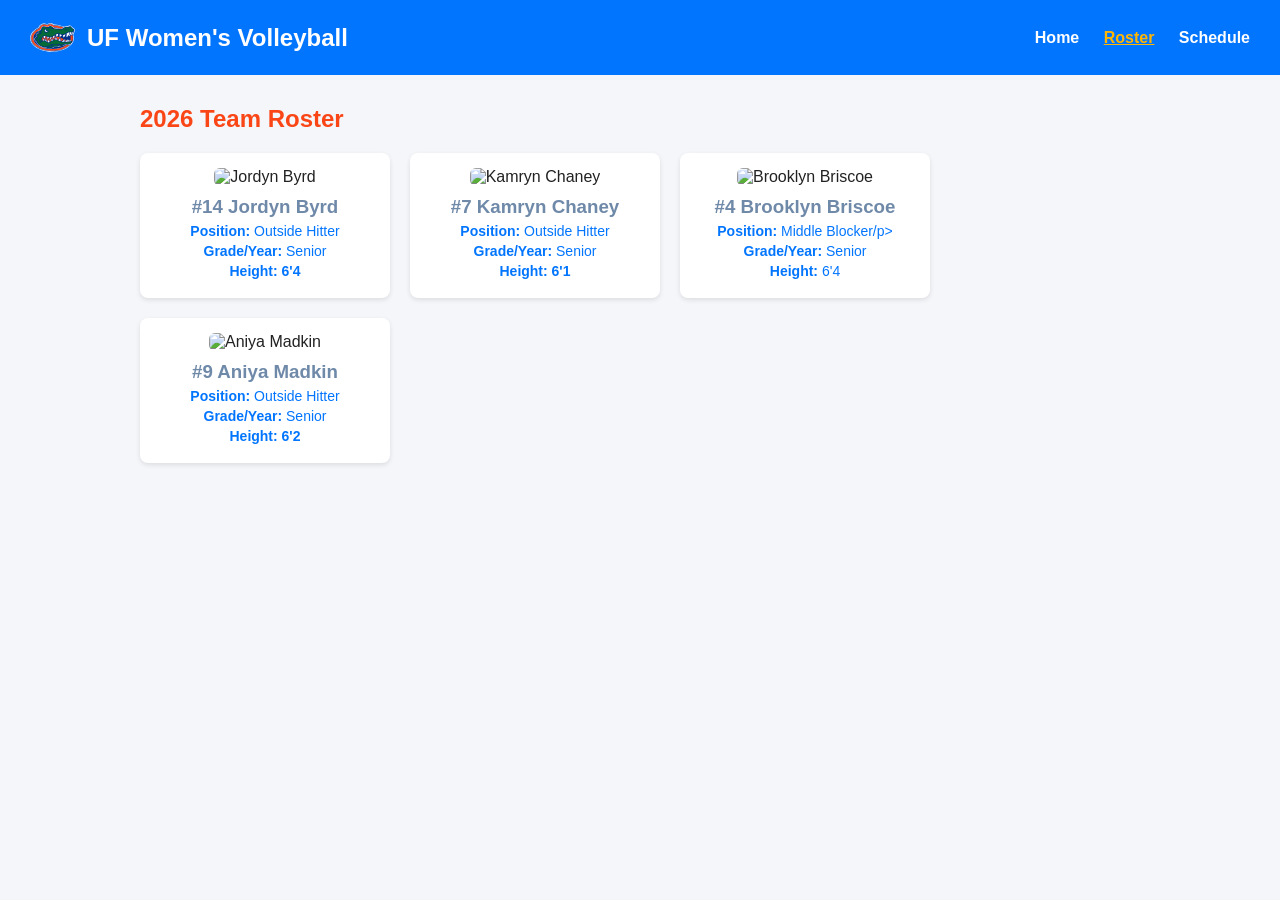
==== roster.html @ 7bfa4cea "Updated header and navigation links to match with the other pages" ====
<!DOCTYPE html>
<html lang="en">
<head>
  <meta charset="UTF-8">
  <meta name="viewport" content="width=device-width, initial-scale=1.0">
  <title>Team Roster | Volleyball</title>
  <link rel="stylesheet" href="style.css">
</head>
<body>

  <header class="header">
    <div class="header__brand">
      <img src="images/gator-logo.svg" alt="Florida Gators logo" class="header__logo">
      <h1 class="header__title">UF Women's Volleyball</h1>
    </div>

    <nav class="nav">
      <a href="index.html" class="nav__link">Home</a>
      <a href="roster.html" class="nav__link nav__link--active active">Roster</a>
      <a href="schedule.html" class="nav__link">Schedule</a>
    </nav>
  </header>

  <main>
    <h2>2026 Team Roster</h2>

    <div class="roster-container">
      <!-- Player 1 -->
      <div class="player-card">
        <img src="images/player1.jpg" alt="Jordyn Byrd">
        <h3>#14 Jordyn Byrd</h3>
        <p><strong>Position:</strong> Outside Hitter</p>
        <p><strong>Grade/Year:</strong> Senior</p>
        <p><strong>Height: 6'4</strong></p>
      </div>

      <!-- Player 2 -->
      <div class="player-card">
        <img src="images/player2.jpg" alt="Kamryn Chaney">
        <h3>#7 Kamryn Chaney</h3>
        <p><strong>Position:</strong> Outside Hitter</p>
        <p><strong>Grade/Year:</strong> Senior</p>
        <p><strong>Height: 6'1</strong></p>
      </div>

      <!-- Player 3 -->
      <div class="player-card">
        <img src="images/player3.jpg" alt="Brooklyn Briscoe">
        <h3>#4 Brooklyn Briscoe </h3>
        <p><strong>Position:</strong> Middle Blocker/p>
        <p><strong>Grade/Year:</strong> Senior</p>
        <p><strong>Height:</strong> 6'4</p>
      </div>

      <!-- Player 4 -->
      <div class="player-card">
        <img src="images/player2.jpg" alt="Aniya Madkin">
        <h3>#9 Aniya Madkin</h3>
        <p><strong>Position:</strong> Outside Hitter</p>
        <p><strong>Grade/Year:</strong> Senior</p>
        <p><strong>Height: 6'2</strong></p>
      </div>
    </div>
  </main>

</body>
</html>
---- style.css ----
/* Basic Page Setup */
body {
  font-family: Arial, sans-serif;
  margin: 0;
  background-color: #f4f6f9;
  color: #222222;
}

/* Header & Top-Right Navigation (Flexbox) */
header {
  background-color: #0275ff; /* Blue from UF's website */
  color: white;
  padding: 15px 30px;
  display: flex;
  justify-content: space-between; /* Pushes title left, nav right */
  align-items: center;
}

header h1 {
  margin: 0;
  font-size: 24px;
}

nav a {
  color: white;
  text-decoration: none;
  margin-left: 20px;
  font-weight: bold;
}

nav a:hover,
nav a.active {
  color: #ffb703; /* not sure what color to highlight when we hover over the tabs */
  text-decoration: underline;
}

/* Main Content Area */
main {
  max-width: 1000px;
  margin: 30px auto;
  padding: 0 20px;
}

/* Player Roster Grid (Flexbox) */
.roster-container {
  display: flex;
  flex-wrap: wrap; /* Drops cards to the next line if screen is narrow */
  gap: 20px;
}

.player-card {
  background-color: white;
  border-radius: 8px;
  padding: 15px;
  width: 220px;
  text-align: center;
  box-shadow: 0 2px 5px rgba(0, 0, 0, 0.1);
}

.player-card img {
  width: 100%;
  height: 220px;
  object-fit: cover; /* Crops photos cleanly without stretching */
  border-radius: 6px;
}

.player-card h3 {
  margin: 10px 0 5px;
  color: #6f89a9;
}

.player-card p {
  margin: 4px 0;
  color: #0275ff;
  font-size: 14px;
}

/* Schedule Table */
.schedule {
  width: 100%;
  border-collapse: collapse;
  background-color: white;
  box-shadow: 0 2px 5px rgba(0, 0, 0, 0.1);
  border-radius: 8px;
  overflow: hidden;
  animation: slideIn 0.6s ease-out;
}

@keyframes slideIn {
  from {
    opacity: 0;
    transform: translateX(-20px);
  }
  to {
    opacity: 1;
    transform: translateX(0);
  }
}

.schedule__heading,
.schedule__cell {
  padding: 12px 15px;
  text-align: left;
  border-bottom: 1px solid #dddddd;
}

.schedule__heading {
  background-color: #0275ff;
  color: white;
}

.schedule__row {
  transition: background-color 0.3s ease;
}

.schedule__row:hover {
  background-color: #f1f5f9;
}

.schedule__cell--win {
  color: #2e7d32;
  font-weight: bold;
}

@media screen and (max-width: 600px) {
  .schedule__heading,
  .schedule__cell {
    padding: 8px;
    font-size: 14px;
  }
  
  .schedule {
    display: block;
    overflow-x: auto;
  }
}

/* !! orange color from UF's website not sure where to put this yet !!*/ 
h2 {
    color: #fa4616
}


/* Homepage Styles */

/* Hero Section */
.hero {
  background-color: #0275ff;
  color: white;
  text-align: center;
  padding: 80px 30px;
  border-radius: 8px;
}

.hero__title {
  color: white;
  font-size: 42px;
  margin: 0 0 20px;
  animation: fadeIn 1s ease-in;
}

.hero__description {
  font-size: 18px;
  line-height: 1.6;
  margin-bottom: 30px;
}

.hero__button {
  display: inline-block;
  background-color: #fa4616;
  color: white;
  padding: 12px 25px;
  border-radius: 6px;
  text-decoration: none;
  font-weight: bold;
  transition: background-color 0.3s ease;
}

.hero__button:hover {
  background-color: #c9340e;
}

/* About Section */
.about {
  background-color: white;
  padding: 30px;
  margin: 30px 0;
  border-radius: 8px;
  box-shadow: 0 2px 5px rgba(0, 0, 0, 0.1);
}

.about__description {
  line-height: 1.8;
}

/* Explore Section */
.explore {
  margin: 30px 0;
}

.explore__container {
  display: flex;
  gap: 20px;
}

.explore__card {
  flex: 1;
  background-color: white;
  padding: 25px;
  border-radius: 8px;
  box-shadow: 0 2px 5px rgba(0, 0, 0, 0.1);
  transition: transform 0.3s ease;
}

.explore__card:hover {
  transform: translateY(-5px);
}

.explore__card-title {
  color: #0275ff;
}

.explore__card-description {
  line-height: 1.6;
}

.explore__link {
  display: inline-block;
  color: #0275ff;
  font-weight: bold;
  text-decoration: none;
  transition: color 0.3s ease;
}

.explore__link:hover {
  color: #fa4616;
}

/* Footer */
.footer {
  background-color: #0275ff;
  color: white;
  text-align: center;
  padding: 20px;
}

.footer__text {
  margin: 0;
}

/* Homepage Animation */
@keyframes fadeIn {
  from {
    opacity: 0;
    transform: translateY(15px);
  }

  to {
    opacity: 1;
    transform: translateY(0);
  }
}

/* Tablet Responsive Styles */
@media (max-width: 768px) {
  .header {
    flex-direction: column;
    gap: 15px;
    text-align: center;
  }

  .nav {
    display: flex;
    justify-content: center;
    flex-wrap: wrap;
    gap: 20px;
  }

  .nav__link {
    margin-left: 0;
  }

  .hero__title {
    font-size: 32px;
  }

  .hero {
    padding: 60px 20px;
  }
}

/* Mobile Responsive Styles */
@media (max-width: 480px) {
  .explore__container {
    flex-direction: column;
  }

  .hero__title {
    font-size: 28px;
  }

  .hero__description {
    font-size: 16px;
  }

  .about {
    padding: 20px;
  }
}

/* Accessibility: Reduced Motion */
@media (prefers-reduced-motion: reduce) {
  .hero__title {
    animation: none;
  }

  .hero__button,
  .explore__card,
  .explore__link {
    transition: none;
  }
}
/* Homepage Hero Image */
.hero {
  padding: 25px 0 40px;
  overflow: hidden;
}

.hero__image {
  display: block;
  width: 90%;
  max-width: 750px;
  height: auto;
  margin: 0 auto 30px;
  border-radius: 8px;
}

.hero__title {
  padding: 0 20px;
}

.hero__description {
  padding: 0 20px;
}

/* Hero Photo and Credit */
.hero__figure {
  width: 90%;
  max-width: 750px;
  margin: 0 auto 30px;
}

.hero__image {
  display: block;
  width: 100%;
  height: auto;
  margin: 0;
  border-radius: 8px 8px 0 0;
}

.hero__caption {
  background-color: #002147;
  color: white;
  font-size: 12px;
  text-align: right;
  padding: 10px 15px;
  border-radius: 0 0 8px 8px;
}
/* Header Logo Alignment */
.header {
    display: flex;
    justify-content: space-between;
    align-items: center;
}

.header__brand {
    display: flex;
    align-items: center;
    gap: 12px;
}

.header__logo {
    width: 45px;
    height: 45px;
    object-fit: contain;
    flex-shrink: 0;
}

.header__title {
    font-size: 24px;
    margin: 0;
}
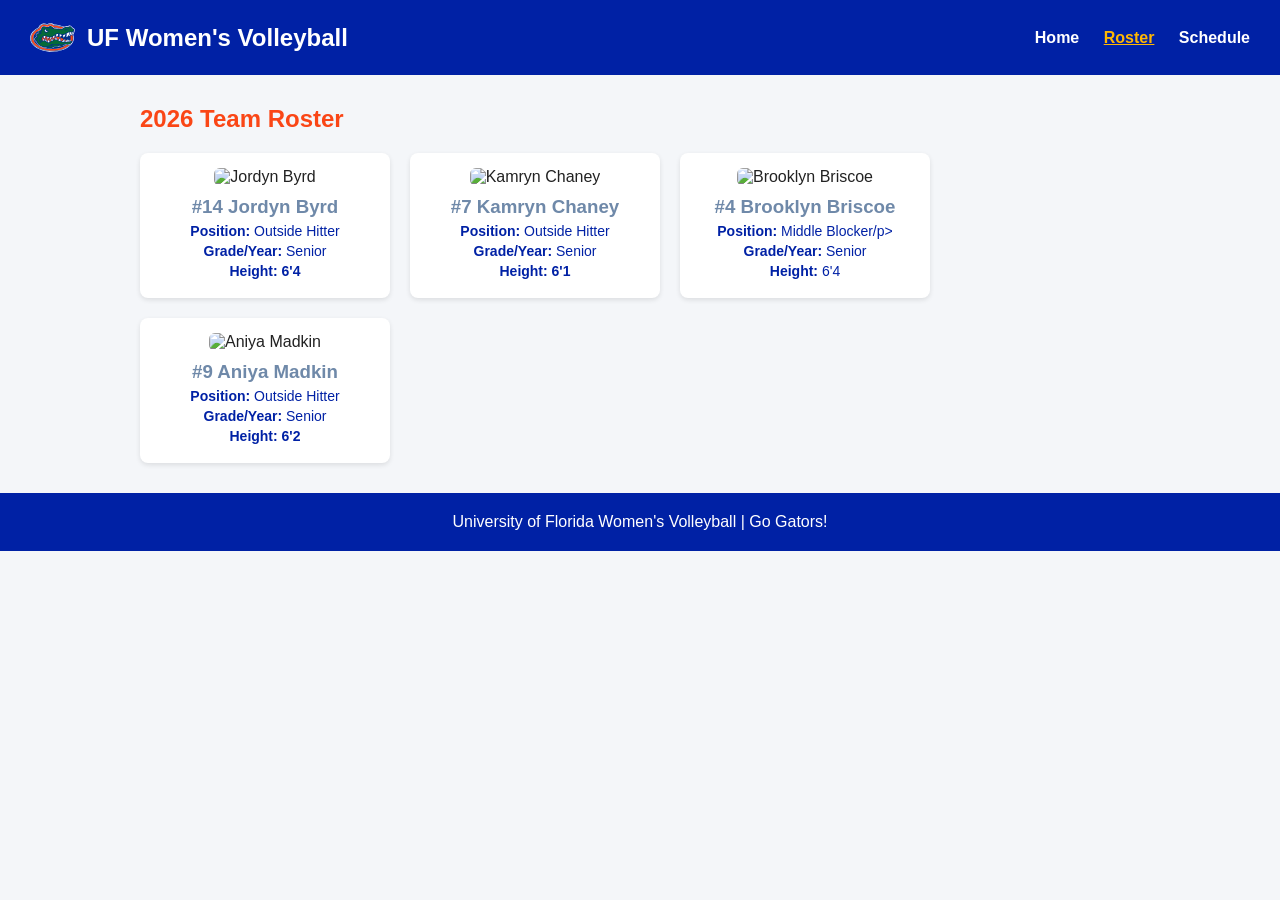
==== commit f4e40076: "Added a footer so all pages are the same" ====
--- a/roster.html
+++ b/roster.html
@@ -63,5 +63,12 @@
     </div>
   </main>
 
+
+  <footer class="footer">
+        <p class="footer__text">
+            University of Florida Women's Volleyball | Go Gators!
+        </p>
+    </footer>
+    
 </body>
 </html>
--- a/style.css
+++ b/style.css
@@ -8,7 +8,7 @@
 
 /* Header & Top-Right Navigation (Flexbox) */
 header {
-  background-color: #0275ff; /* Blue from UF's website */
+  background-color: #0021a5; /* Blue from UF's website */
   color: white;
   padding: 15px 30px;
   display: flex;
@@ -71,7 +71,7 @@
 
 .player-card p {
   margin: 4px 0;
-  color: #0275ff;
+  color: #0021a5;
   font-size: 14px;
 }
 
@@ -81,20 +81,6 @@
   border-collapse: collapse;
   background-color: white;
   box-shadow: 0 2px 5px rgba(0, 0, 0, 0.1);
-  border-radius: 8px;
-  overflow: hidden;
-  animation: slideIn 0.6s ease-out;
-}
-
-@keyframes slideIn {
-  from {
-    opacity: 0;
-    transform: translateX(-20px);
-  }
-  to {
-    opacity: 1;
-    transform: translateX(0);
-  }
 }
 
 .schedule__heading,
@@ -105,7 +91,7 @@
 }
 
 .schedule__heading {
-  background-color: #0275ff;
+  background-color: #6f89a9;
   color: white;
 }
 
@@ -115,11 +101,6 @@
 
 .schedule__row:hover {
   background-color: #f1f5f9;
-}
-
-.schedule__cell--win {
-  color: #2e7d32;
-  font-weight: bold;
 }
 
 @media screen and (max-width: 600px) {
@@ -128,11 +109,6 @@
     padding: 8px;
     font-size: 14px;
   }
-  
-  .schedule {
-    display: block;
-    overflow-x: auto;
-  }
 }
 
 /* !! orange color from UF's website not sure where to put this yet !!*/ 
@@ -145,7 +121,7 @@
 
 /* Hero Section */
 .hero {
-  background-color: #0275ff;
+  background-color: #0021a5;
   color: white;
   text-align: center;
   padding: 80px 30px;
@@ -182,16 +158,21 @@
 
 /* About Section */
 .about {
+  margin: 30px 0;
+}
+
+.about__card {
   background-color: white;
   padding: 30px;
-  margin: 30px 0;
   border-radius: 8px;
   box-shadow: 0 2px 5px rgba(0, 0, 0, 0.1);
 }
 
 .about__description {
   line-height: 1.8;
-}
+  margin: 0;
+}
+
 
 /* Explore Section */
 .explore {
@@ -217,7 +198,7 @@
 }
 
 .explore__card-title {
-  color: #0275ff;
+  color: #0021a5;
 }
 
 .explore__card-description {
@@ -226,7 +207,7 @@
 
 .explore__link {
   display: inline-block;
-  color: #0275ff;
+  color: #0021a5;
   font-weight: bold;
   text-decoration: none;
   transition: color 0.3s ease;
@@ -238,7 +219,7 @@
 
 /* Footer */
 .footer {
-  background-color: #0275ff;
+  background-color: #0021a5;
   color: white;
   text-align: center;
   padding: 20px;
@@ -288,7 +269,7 @@
     padding: 60px 20px;
   }
 }
-
+ 
 /* Mobile Responsive Styles */
 @media (max-width: 480px) {
   .explore__container {
@@ -304,9 +285,19 @@
   }
 
   .about {
+    padding: 0;
+  }
+
+  .about__card {
     padding: 20px;
   }
-}
+
+  .about__description {
+    font-size: 15px;
+    line-height: 1.6;
+  }
+}
+
 
 /* Accessibility: Reduced Motion */
 @media (prefers-reduced-motion: reduce) {
@@ -389,4 +380,55 @@
 .header__title {
     font-size: 24px;
     margin: 0;
-}+}
+
+
+/* Volleyball Stats Section */
+.stats {
+  margin: 30px 0;
+}
+
+.stats__container {
+  display: flex;
+  gap: 15px;
+}
+
+.stats__card {
+  flex: 1;
+  background-color: #0021a5;
+  padding: 25px 15px;
+  text-align: center;
+  border-radius: 8px;
+  box-shadow: 0 2px 5px rgba(0, 0, 0, 0.1);
+}
+
+.stats__number {
+  color: white;
+  font-size: 32px;
+  margin: 0 0 10px;
+}
+
+.stats__label {
+  color: white;
+  font-size: 14px;
+  margin: 0;
+}
+
+/* Mobile Stats Layout */
+@media (max-width: 480px) {
+  .stats__container {
+    gap: 8px;
+  }
+
+  .stats__card {
+    padding: 15px 5px;
+  }
+
+  .stats__number {
+    font-size: 24px;
+  }
+
+  .stats__label {
+    font-size: 12px;
+  }
+}
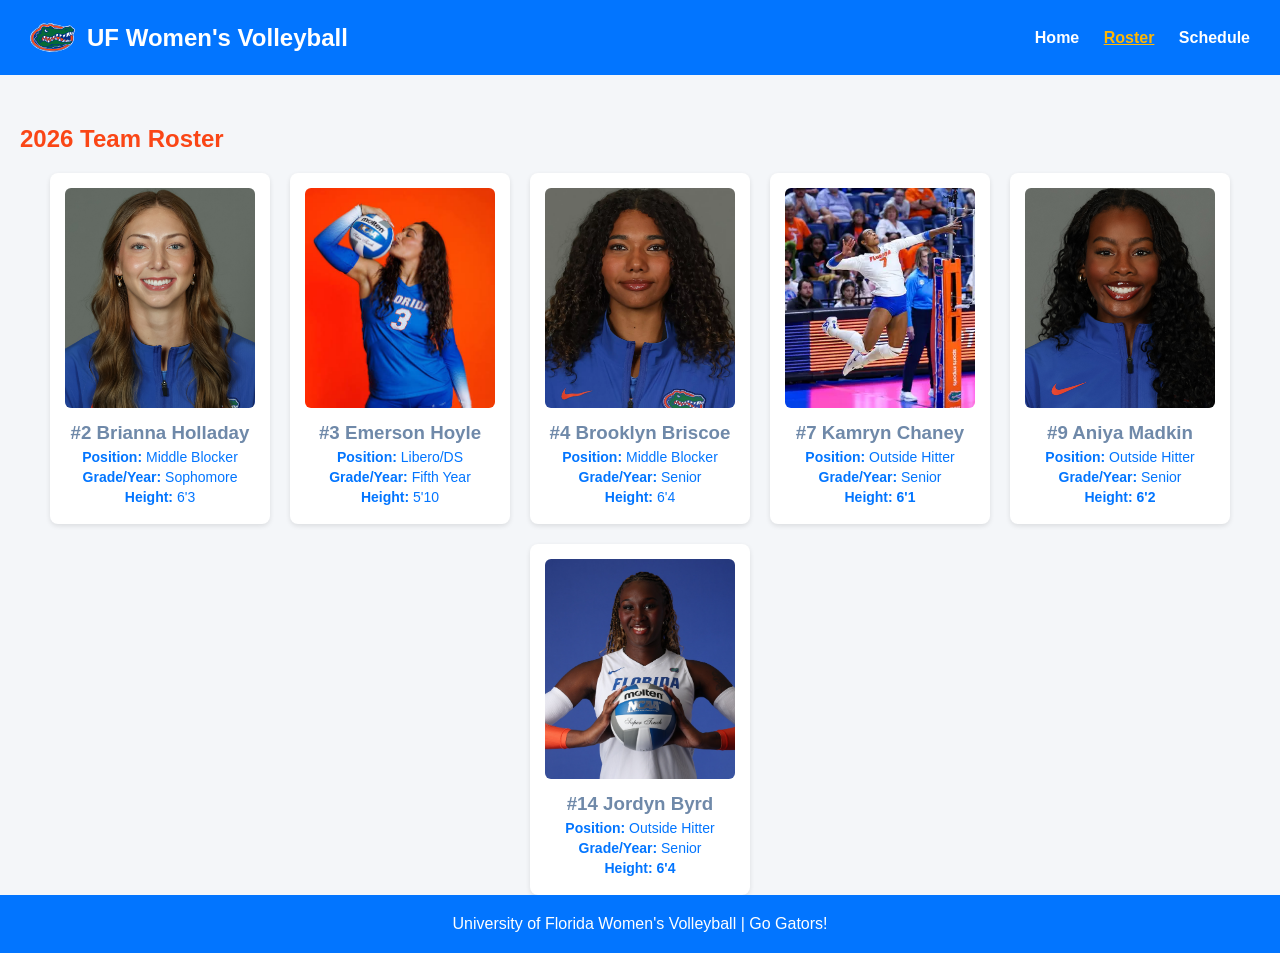
==== commit 82dd0020: "Add roster player cards, images, and layout updates" ====
--- a/roster.html
+++ b/roster.html
@@ -1,12 +1,14 @@
 <!DOCTYPE html>
 <html lang="en">
+
 <head>
   <meta charset="UTF-8">
   <meta name="viewport" content="width=device-width, initial-scale=1.0">
   <title>Team Roster | Volleyball</title>
   <link rel="stylesheet" href="style.css">
 </head>
-<body>
+
+<body class="roster-page">
 
   <header class="header">
     <div class="header__brand">
@@ -23,52 +25,70 @@
 
   <main>
     <h2>2026 Team Roster</h2>
+    <div class="roster-container">
 
-    <div class="roster-container">
-      <!-- Player 1 -->
+      <!-- Player 2 -->
       <div class="player-card">
-        <img src="images/player1.jpg" alt="Jordyn Byrd">
+        <img class="player-card__image" src="images/players/bholladay.jpg" alt="Brianna Holladay">
+        <h3>#2 Brianna Holladay</h3>
+        <p><strong>Position:</strong> Middle Blocker</p>
+        <p><strong>Grade/Year:</strong> Sophomore</p>
+        <p><strong>Height:</strong> 6'3</p>
+      </div>  
+
+      <!-- Player 3 -->
+      <div class="player-card">
+        <img class="player-card__image" src="images/players/ehoyle.jpeg" alt="Emerson Hoyle">
+        <h3>#3 Emerson Hoyle</h3>
+        <p><strong>Position:</strong> Libero/DS</p>
+        <p><strong>Grade/Year:</strong> Fifth Year</p>
+        <p><strong>Height:</strong> 5'10</p> 
+      </div>
+
+      <!-- Player 4 -->
+      <div class="player-card">
+        <img class="player-card__image" src="images/players/bbriscoe.jpg.webp" alt="Brooklyn Briscoe">
+        <h3>#4 Brooklyn Briscoe </h3>
+        <p><strong>Position:</strong> Middle Blocker</p>
+        <p><strong>Grade/Year:</strong> Senior</p>
+        <p><strong>Height:</strong> 6'4</p>
+      </div>
+
+      <!-- Player 7 -->
+      <div class="player-card">
+        <img class="player-card__image" src="images/players/kchaney.webp" alt="Kamryn Chaney">
+        <h3>#7 Kamryn Chaney</h3>
+        <p><strong>Position:</strong> Outside Hitter</p>
+        <p><strong>Grade/Year:</strong> Senior</p>
+        <p><strong>Height: 6'1</strong></p>
+      </div>
+
+      <!-- Player 9-->
+      <div class="player-card">
+        <img class="player-card__image" src="images/players/amadkin.jpg" alt="Aniya Madkin">
+        <h3>#9 Aniya Madkin</h3>
+        <p><strong>Position:</strong> Outside Hitter</p>
+        <p><strong>Grade/Year:</strong> Senior</p>
+        <p><strong>Height: 6'2</strong></p>
+      </div>
+
+      <!-- Player 14 -->
+      <div class="player-card">
+        <img class="player-card__image" src="images/players/jbyrd.jpg" alt="Jordyn Byrd posing">
         <h3>#14 Jordyn Byrd</h3>
         <p><strong>Position:</strong> Outside Hitter</p>
         <p><strong>Grade/Year:</strong> Senior</p>
         <p><strong>Height: 6'4</strong></p>
       </div>
 
-      <!-- Player 2 -->
-      <div class="player-card">
-        <img src="images/player2.jpg" alt="Kamryn Chaney">
-        <h3>#7 Kamryn Chaney</h3>
-        <p><strong>Position:</strong> Outside Hitter</p>
-        <p><strong>Grade/Year:</strong> Senior</p>
-        <p><strong>Height: 6'1</strong></p>
-      </div>
-
-      <!-- Player 3 -->
-      <div class="player-card">
-        <img src="images/player3.jpg" alt="Brooklyn Briscoe">
-        <h3>#4 Brooklyn Briscoe </h3>
-        <p><strong>Position:</strong> Middle Blocker/p>
-        <p><strong>Grade/Year:</strong> Senior</p>
-        <p><strong>Height:</strong> 6'4</p>
-      </div>
-
-      <!-- Player 4 -->
-      <div class="player-card">
-        <img src="images/player2.jpg" alt="Aniya Madkin">
-        <h3>#9 Aniya Madkin</h3>
-        <p><strong>Position:</strong> Outside Hitter</p>
-        <p><strong>Grade/Year:</strong> Senior</p>
-        <p><strong>Height: 6'2</strong></p>
-      </div>
     </div>
   </main>
-
 
   <footer class="footer">
         <p class="footer__text">
             University of Florida Women's Volleyball | Go Gators!
         </p>
-    </footer>
-    
+  </footer>
+
 </body>
 </html>
--- a/style.css
+++ b/style.css
@@ -1,3 +1,8 @@
+/* !! orange color from UF's web not sure where to put yet DELETE BEFORE SUBMISSION */ 
+h2 {
+    color: #fa4616
+}
+
 /* Basic Page Setup */
 body {
   font-family: Arial, sans-serif;
@@ -8,7 +13,7 @@
 
 /* Header & Top-Right Navigation (Flexbox) */
 header {
-  background-color: #0021a5; /* Blue from UF's website */
+  background-color: #0275ff; /* Blue from UF's website */
   color: white;
   padding: 15px 30px;
   display: flex;
@@ -45,6 +50,7 @@
 .roster-container {
   display: flex;
   flex-wrap: wrap; /* Drops cards to the next line if screen is narrow */
+  justify-content: center; /* Centers the cards horizontally */
   gap: 20px;
 }
 
@@ -53,6 +59,7 @@
   border-radius: 8px;
   padding: 15px;
   width: 220px;
+  box-sizing: border-box;
   text-align: center;
   box-shadow: 0 2px 5px rgba(0, 0, 0, 0.1);
 }
@@ -71,7 +78,7 @@
 
 .player-card p {
   margin: 4px 0;
-  color: #0021a5;
+  color: #0275ff;
   font-size: 14px;
 }
 
@@ -111,17 +118,11 @@
   }
 }
 
-/* !! orange color from UF's website not sure where to put this yet !!*/ 
-h2 {
-    color: #fa4616
-}
-
-
 /* Homepage Styles */
 
 /* Hero Section */
 .hero {
-  background-color: #0021a5;
+  background-color: #0275ff;
   color: white;
   text-align: center;
   padding: 80px 30px;
@@ -158,21 +159,16 @@
 
 /* About Section */
 .about {
-  margin: 30px 0;
-}
-
-.about__card {
   background-color: white;
   padding: 30px;
+  margin: 30px 0;
   border-radius: 8px;
   box-shadow: 0 2px 5px rgba(0, 0, 0, 0.1);
 }
 
 .about__description {
   line-height: 1.8;
-  margin: 0;
-}
-
+}
 
 /* Explore Section */
 .explore {
@@ -198,7 +194,7 @@
 }
 
 .explore__card-title {
-  color: #0021a5;
+  color: #0275ff;
 }
 
 .explore__card-description {
@@ -207,7 +203,7 @@
 
 .explore__link {
   display: inline-block;
-  color: #0021a5;
+  color: #0275ff;
   font-weight: bold;
   text-decoration: none;
   transition: color 0.3s ease;
@@ -219,7 +215,7 @@
 
 /* Footer */
 .footer {
-  background-color: #0021a5;
+  background-color: #0275ff;
   color: white;
   text-align: center;
   padding: 20px;
@@ -269,7 +265,7 @@
     padding: 60px 20px;
   }
 }
- 
+
 /* Mobile Responsive Styles */
 @media (max-width: 480px) {
   .explore__container {
@@ -285,19 +281,9 @@
   }
 
   .about {
-    padding: 0;
-  }
-
-  .about__card {
     padding: 20px;
   }
-
-  .about__description {
-    font-size: 15px;
-    line-height: 1.6;
-  }
-}
-
+}
 
 /* Accessibility: Reduced Motion */
 @media (prefers-reduced-motion: reduce) {
@@ -382,53 +368,21 @@
     margin: 0;
 }
 
-
-/* Volleyball Stats Section */
-.stats {
-  margin: 30px 0;
-}
-
-.stats__container {
+/* Roster Page Layout */
+.roster-page {
+  min-height: 100vh;
   display: flex;
-  gap: 15px;
-}
-
-.stats__card {
+  flex-direction: column;
+}
+
+.roster-page main {
   flex: 1;
-  background-color: #0021a5;
-  padding: 25px 15px;
-  text-align: center;
-  border-radius: 8px;
-  box-shadow: 0 2px 5px rgba(0, 0, 0, 0.1);
-}
-
-.stats__number {
-  color: white;
-  font-size: 32px;
-  margin: 0 0 10px;
-}
-
-.stats__label {
-  color: white;
-  font-size: 14px;
-  margin: 0;
-}
-
-/* Mobile Stats Layout */
-@media (max-width: 480px) {
-  .stats__container {
-    gap: 8px;
-  }
-
-  .stats__card {
-    padding: 15px 5px;
-  }
-
-  .stats__number {
-    font-size: 24px;
-  }
-
-  .stats__label {
-    font-size: 12px;
-  }
-}
+  width: 100%;
+  box-sizing: border-box;
+  margin: 30px auto 0;
+}
+
+/* Roster Page Width */
+.roster-page main {
+  max-width: 1400px;
+}
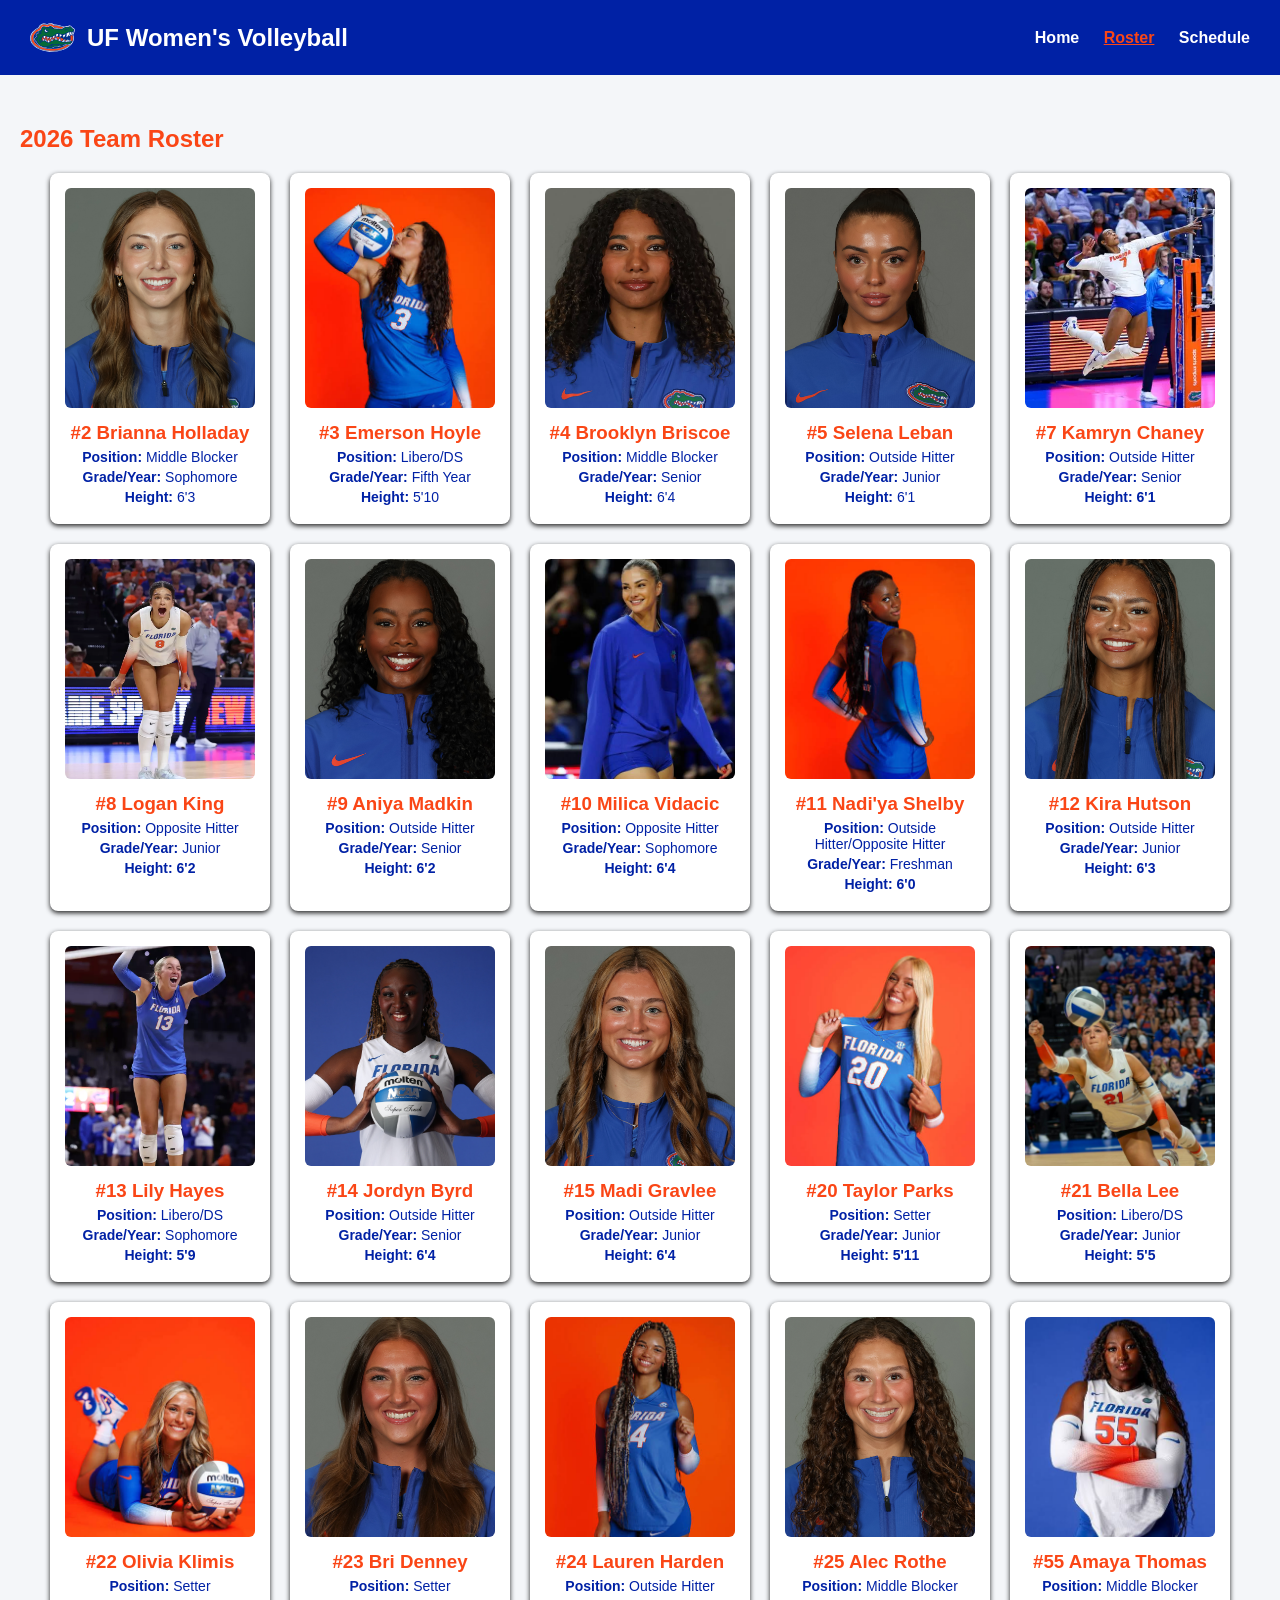
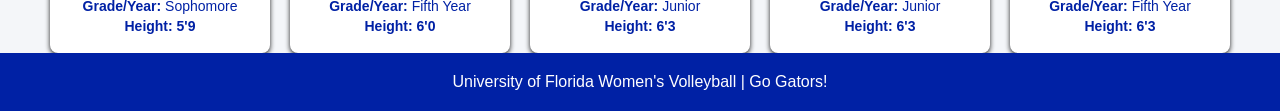
==== commit 1370c746: "Updated roster page" ====
--- a/roster.html
+++ b/roster.html
@@ -54,6 +54,15 @@
         <p><strong>Height:</strong> 6'4</p>
       </div>
 
+      <!-- Player 5 -->
+      <div class="player-card">
+        <img class="player-card__image" src="images/players/sleban.jpg" alt="Selena Leban">
+        <h3>#5 Selena Leban</h3>
+        <p><strong>Position:</strong> Outside Hitter</p>
+        <p><strong>Grade/Year:</strong> Junior</p>
+        <p><strong>Height:</strong> 6'1</p>
+      </div>
+
       <!-- Player 7 -->
       <div class="player-card">
         <img class="player-card__image" src="images/players/kchaney.webp" alt="Kamryn Chaney">
@@ -63,6 +72,15 @@
         <p><strong>Height: 6'1</strong></p>
       </div>
 
+      <!-- Player 8 -->
+      <div class="player-card">
+        <img class="player-card__image" src="images/players/lking.webp" alt="Logan King">
+        <h3>#8 Logan King</h3>
+        <p><strong>Position:</strong> Opposite Hitter</p>
+        <p><strong>Grade/Year:</strong> Junior</p>
+        <p><strong>Height: 6'2</strong></p>
+      </div>
+
       <!-- Player 9-->
       <div class="player-card">
         <img class="player-card__image" src="images/players/amadkin.jpg" alt="Aniya Madkin">
@@ -72,6 +90,42 @@
         <p><strong>Height: 6'2</strong></p>
       </div>
 
+      <!-- Player 10 -->
+      <div class="player-card">
+        <img class="player-card__image" src="images/players/mvidacic.jpeg" alt="Milica Vidacic">
+        <h3>#10 Milica Vidacic</h3>
+        <p><strong>Position:</strong> Opposite Hitter</p>
+        <p><strong>Grade/Year:</strong> Sophomore</p>
+        <p><strong>Height: 6'4</strong></p>
+      </div>
+
+      <!-- Player 11 -->
+      <div class="player-card">
+        <img class="player-card__image" src="images/players/nshelby.jpeg" alt="Nadi'ya Shelby">
+        <h3>#11 Nadi'ya Shelby</h3>
+        <p><strong>Position:</strong> Outside Hitter/Opposite Hitter</p>
+        <p><strong>Grade/Year:</strong> Freshman</p>
+        <p><strong>Height: 6'0</strong></p>
+      </div>
+
+      <!-- Player 12 -->
+      <div class="player-card">
+        <img class="player-card__image" src="images/players/khutson.jpg" alt="Kira Hutson">
+        <h3>#12 Kira Hutson</h3>
+        <p><strong>Position:</strong> Outside Hitter</p>
+        <p><strong>Grade/Year:</strong> Junior</p>
+        <p><strong>Height: 6'3</strong></p>
+      </div>
+
+      <!-- Player 13 -->
+      <div class="player-card">
+        <img class="player-card__image" src="images/players/lhayes.webp" alt="Lily Hayes">
+        <h3>#13 Lily Hayes</h3>
+        <p><strong>Position:</strong> Libero/DS</p>
+        <p><strong>Grade/Year:</strong> Sophomore</p>
+        <p><strong>Height: 5'9</strong></p>
+      </div>
+
       <!-- Player 14 -->
       <div class="player-card">
         <img class="player-card__image" src="images/players/jbyrd.jpg" alt="Jordyn Byrd posing">
@@ -79,6 +133,78 @@
         <p><strong>Position:</strong> Outside Hitter</p>
         <p><strong>Grade/Year:</strong> Senior</p>
         <p><strong>Height: 6'4</strong></p>
+      </div>
+
+      <!-- Player 15 -->
+      <div class="player-card">
+        <img class="player-card__image" src="images/players/mgravlee.jpg" alt="Madi Gravlee">
+        <h3>#15 Madi Gravlee</h3>
+        <p><strong>Position:</strong> Outside Hitter</p>
+        <p><strong>Grade/Year:</strong> Junior</p>
+        <p><strong>Height: 6'4</strong></p>
+      </div>
+
+      <!-- Player 20 -->
+      <div class="player-card">
+        <img class="player-card__image" src="images/players/tparks.jpeg" alt="Taylor Parks">
+        <h3>#20 Taylor Parks</h3>
+        <p><strong>Position:</strong> Setter</p>
+        <p><strong>Grade/Year:</strong> Junior</p>
+        <p><strong>Height: 5'11</strong></p>
+      </div>
+
+      <!-- Player 21 -->
+      <div class="player-card">
+        <img class="player-card__image" src="images/players/blee.jpg" alt="Bella Lee">
+        <h3>#21 Bella Lee</h3>
+        <p><strong>Position:</strong> Libero/DS</p>
+        <p><strong>Grade/Year:</strong> Junior</p>
+        <p><strong>Height: 5'5</strong></p>
+      </div>
+
+      <!-- Player 22 -->
+      <div class="player-card">
+        <img class="player-card__image" src="images/players/oklimis.jpeg" alt="Olivia Klimis">
+        <h3>#22 Olivia Klimis</h3>
+        <p><strong>Position:</strong> Setter</p>
+        <p><strong>Grade/Year:</strong> Sophomore</p>
+        <p><strong>Height: 5'9</strong></p>
+      </div>
+
+      <!-- Player 23 -->
+      <div class="player-card">
+        <img class="player-card__image" src="images/players/bdenney.jpg" alt="Bri Denney">
+        <h3>#23 Bri Denney</h3>
+        <p><strong>Position:</strong> Setter</p>
+        <p><strong>Grade/Year:</strong> Fifth Year</p>
+        <p><strong>Height: 6'0</strong></p>
+      </div>
+
+      <!-- Player 24 -->
+      <div class="player-card">
+        <img class="player-card__image" src="images/players/lharden.jpeg" alt="Lauren Harden">
+        <h3>#24 Lauren Harden</h3>
+        <p><strong>Position:</strong> Outside Hitter</p>
+        <p><strong>Grade/Year:</strong> Junior</p>
+        <p><strong>Height: 6'3</strong></p>
+      </div>
+
+      <!-- Player 25 -->
+      <div class="player-card">
+        <img class="player-card__image" src="images/players/arothe.jpg" alt="Alec Rothe">
+        <h3>#25 Alec Rothe</h3>
+        <p><strong>Position:</strong> Middle Blocker</p>
+        <p><strong>Grade/Year:</strong> Junior</p>
+        <p><strong>Height: 6'3</strong></p>
+      </div>
+
+      <!-- Player 55 -->
+      <div class="player-card">
+        <img class="player-card__image" src="images/players/athomas.jpeg" alt="Amaya Thomas">
+        <h3>#55 Amaya Thomas</h3>
+        <p><strong>Position:</strong> Middle Blocker</p>
+        <p><strong>Grade/Year:</strong> Fifth Year</p>
+        <p><strong>Height: 6'3</strong></p>
       </div>
 
     </div>
--- a/style.css
+++ b/style.css
@@ -1,8 +1,3 @@
-/* !! orange color from UF's web not sure where to put yet DELETE BEFORE SUBMISSION */ 
-h2 {
-    color: #fa4616
-}
-
 /* Basic Page Setup */
 body {
   font-family: Arial, sans-serif;
@@ -13,7 +8,7 @@
 
 /* Header & Top-Right Navigation (Flexbox) */
 header {
-  background-color: #0275ff; /* Blue from UF's website */
+  background-color: #0021a5; /* Blue from UF's website */
   color: white;
   padding: 15px 30px;
   display: flex;
@@ -35,7 +30,7 @@
 
 nav a:hover,
 nav a.active {
-  color: #ffb703; /* not sure what color to highlight when we hover over the tabs */
+  color: #fa4616; /* changed from golden to UF's orange */
   text-decoration: underline;
 }
 
@@ -54,6 +49,10 @@
   gap: 20px;
 }
 
+h2 {
+    color: #fa4616 /* UF's orange color */;
+}
+
 .player-card {
   background-color: white;
   border-radius: 8px;
@@ -61,7 +60,7 @@
   width: 220px;
   box-sizing: border-box;
   text-align: center;
-  box-shadow: 0 2px 5px rgba(0, 0, 0, 0.1);
+  box-shadow: 0 2px 5px rgba(8, 8, 8, 0.877);
 }
 
 .player-card img {
@@ -73,12 +72,12 @@
 
 .player-card h3 {
   margin: 10px 0 5px;
-  color: #6f89a9;
+  color: #fa4616;
 }
 
 .player-card p {
   margin: 4px 0;
-  color: #0275ff;
+  color: #0021a5;
   font-size: 14px;
 }
 
@@ -88,6 +87,36 @@
   border-collapse: collapse;
   background-color: white;
   box-shadow: 0 2px 5px rgba(0, 0, 0, 0.1);
+  border-radius: 8px;
+  overflow: hidden;
+  animation: slideIn 0.6s ease-out;
+}
+
+.schedule caption {
+  text-align: left;
+  font-weight: bold;
+  padding-bottom: 8px;
+}
+
+@keyframes slideIn {
+  from {
+    opacity: 0;
+    transform: translateX(-20px);
+  }
+  to {
+    opacity: 1;
+    transform: translateX(0);
+  }
+}
+
+@media (prefers-reduced-motion: reduce) {
+  .schedule {
+    animation: none;
+  }
+
+  .schedule__row {
+    transition: none;
+  }
 }
 
 .schedule__heading,
@@ -98,7 +127,7 @@
 }
 
 .schedule__heading {
-  background-color: #6f89a9;
+  background-color: #0275ff;
   color: white;
 }
 
@@ -110,19 +139,53 @@
   background-color: #f1f5f9;
 }
 
+.schedule__badge {
+  display: inline-block;
+  padding: 4px 12px;
+  border-radius: 12px;
+  color: white;
+  font-weight: bold;
+}
+
+.schedule__badge--win {
+  background-color: #2e7d32;
+}
+
+.schedule__badge--upcoming {
+  background-color: #fa4616;
+}
+
+.schedule__row--upcoming {
+  background-color: #fff3ee;
+  border-left: 4px solid #fa4616;
+  font-weight: bold;
+}
+
+
+.schedule__logo {
+  width: 80px;
+  height: 80px;
+  vertical-align: middle;
+  margin-right: 8px;
+}
 @media screen and (max-width: 600px) {
   .schedule__heading,
   .schedule__cell {
     padding: 8px;
     font-size: 14px;
   }
+  
+  .schedule {
+    display: block;
+    overflow-x: auto;
+  }
 }
 
 /* Homepage Styles */
 
 /* Hero Section */
 .hero {
-  background-color: #0275ff;
+  background-color: #0021a5;
   color: white;
   text-align: center;
   padding: 80px 30px;
@@ -159,16 +222,21 @@
 
 /* About Section */
 .about {
+  margin: 30px 0;
+}
+
+.about__card {
   background-color: white;
   padding: 30px;
-  margin: 30px 0;
   border-radius: 8px;
   box-shadow: 0 2px 5px rgba(0, 0, 0, 0.1);
 }
 
 .about__description {
   line-height: 1.8;
-}
+  margin: 0;
+}
+
 
 /* Explore Section */
 .explore {
@@ -194,7 +262,7 @@
 }
 
 .explore__card-title {
-  color: #0275ff;
+  color: #0021a5;
 }
 
 .explore__card-description {
@@ -203,7 +271,7 @@
 
 .explore__link {
   display: inline-block;
-  color: #0275ff;
+  color: #0021a5;
   font-weight: bold;
   text-decoration: none;
   transition: color 0.3s ease;
@@ -215,7 +283,7 @@
 
 /* Footer */
 .footer {
-  background-color: #0275ff;
+  background-color: #0021a5;
   color: white;
   text-align: center;
   padding: 20px;
@@ -265,7 +333,7 @@
     padding: 60px 20px;
   }
 }
-
+ 
 /* Mobile Responsive Styles */
 @media (max-width: 480px) {
   .explore__container {
@@ -281,9 +349,19 @@
   }
 
   .about {
+    padding: 0;
+  }
+
+  .about__card {
     padding: 20px;
   }
-}
+
+  .about__description {
+    font-size: 15px;
+    line-height: 1.6;
+  }
+}
+
 
 /* Accessibility: Reduced Motion */
 @media (prefers-reduced-motion: reduce) {
@@ -385,4 +463,54 @@
 /* Roster Page Width */
 .roster-page main {
   max-width: 1400px;
-}+}
+
+/* Volleyball Stats Section */
+.stats {
+  margin: 30px 0;
+}
+
+.stats__container {
+  display: flex;
+  gap: 15px;
+}
+
+.stats__card {
+  flex: 1;
+  background-color: #0021a5;
+  padding: 25px 15px;
+  text-align: center;
+  border-radius: 8px;
+  box-shadow: 0 2px 5px rgba(0, 0, 0, 0.1);
+}
+
+.stats__number {
+  color: white;
+  font-size: 32px;
+  margin: 0 0 10px;
+}
+
+.stats__label {
+  color: white;
+  font-size: 14px;
+  margin: 0;
+}
+
+/* Mobile Stats Layout */
+@media (max-width: 480px) {
+  .stats__container {
+    gap: 8px;
+  }
+
+  .stats__card {
+    padding: 15px 5px;
+  }
+
+  .stats__number {
+    font-size: 24px;
+  }
+
+  .stats__label {
+    font-size: 12px;
+  }
+}
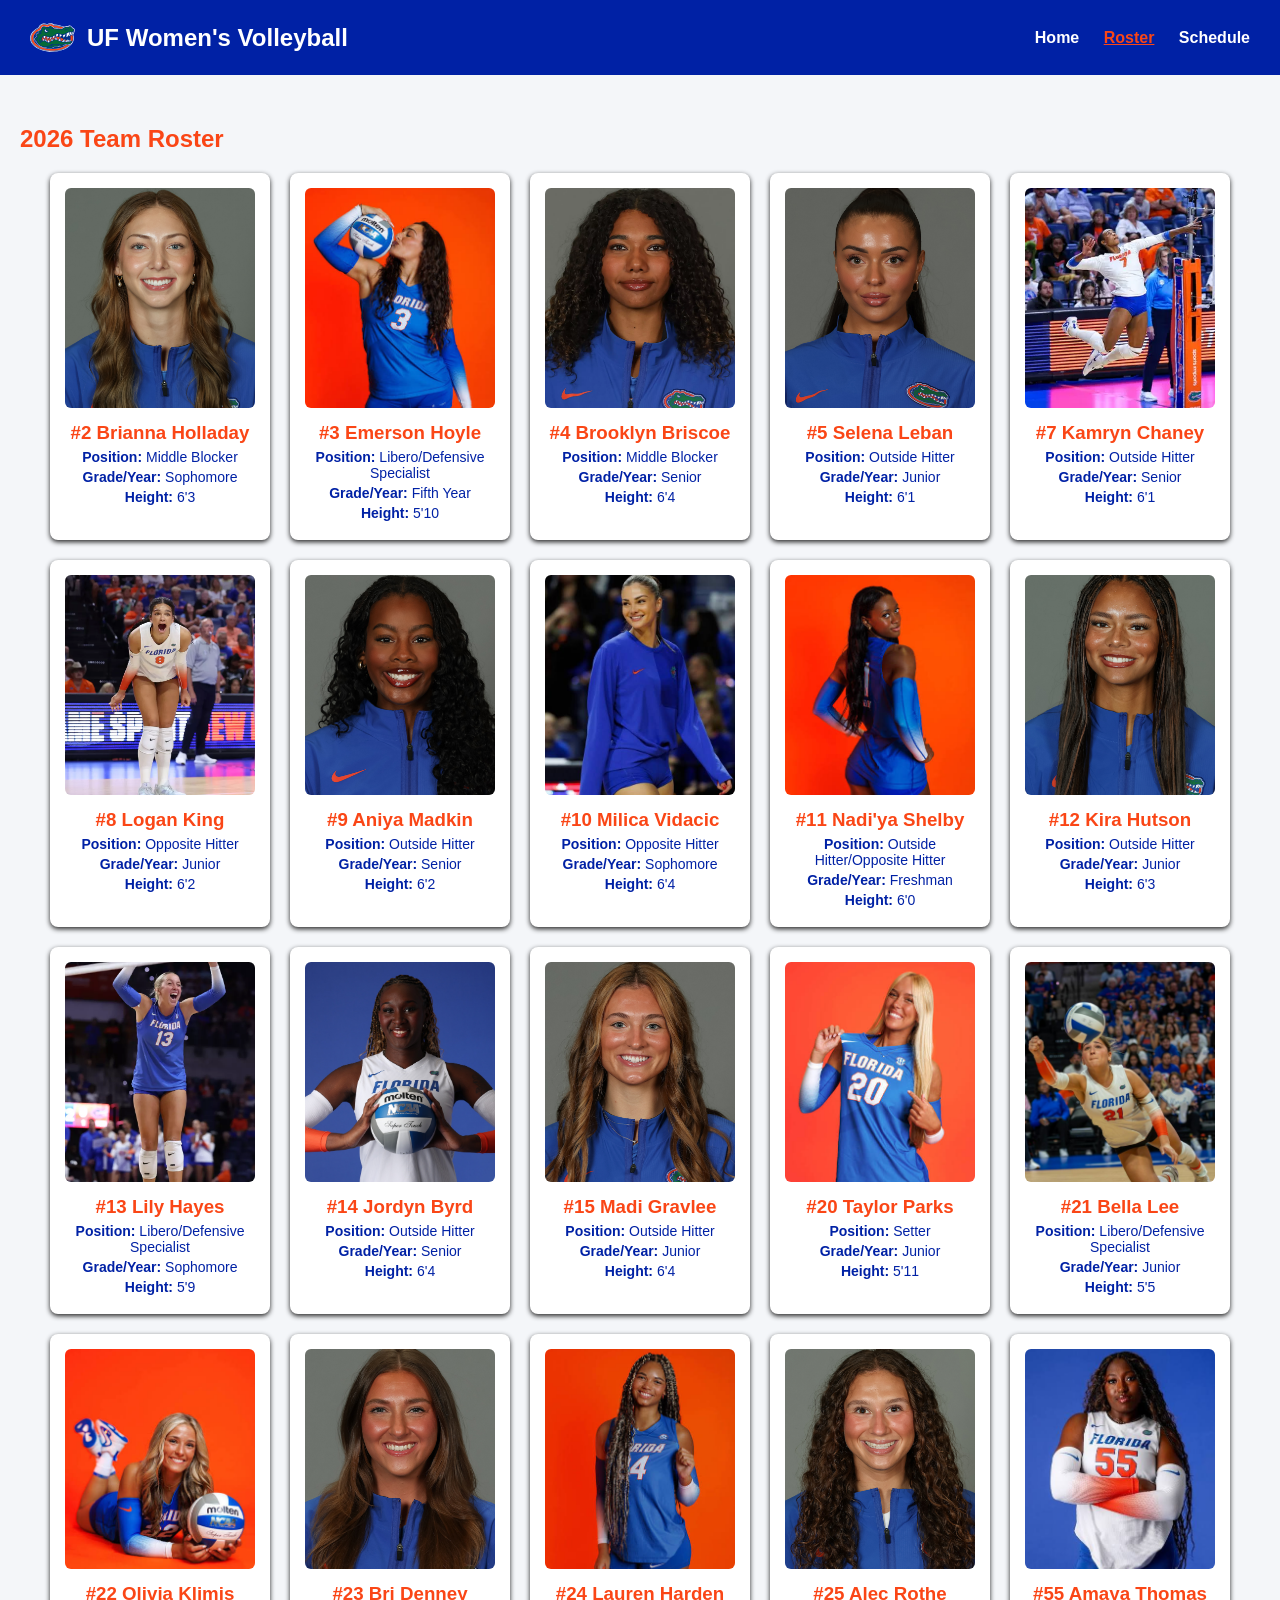
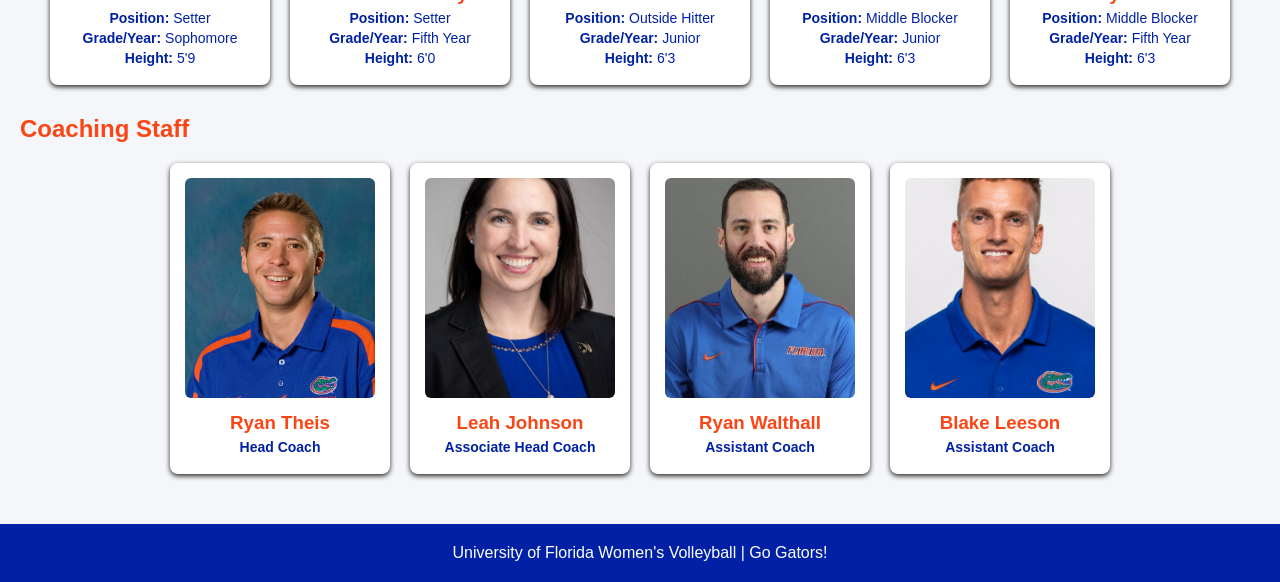
==== commit 9f100d70: "Added coaches and their images to the roster. Minor html fixes. Cleaned up and grouped my CSS proper" ====
--- a/roster.html
+++ b/roster.html
@@ -23,8 +23,12 @@
     </nav>
   </header>
 
-  <main>
-    <h2>2026 Team Roster</h2>
+
+<main>
+
+    <section class="players-section">
+      <h2>2026 Team Roster</h2>
+      
     <div class="roster-container">
 
       <!-- Player 2 -->
@@ -40,7 +44,7 @@
       <div class="player-card">
         <img class="player-card__image" src="images/players/ehoyle.jpeg" alt="Emerson Hoyle">
         <h3>#3 Emerson Hoyle</h3>
-        <p><strong>Position:</strong> Libero/DS</p>
+        <p><strong>Position:</strong> Libero/Defensive Specialist</p>
         <p><strong>Grade/Year:</strong> Fifth Year</p>
         <p><strong>Height:</strong> 5'10</p> 
       </div>
@@ -48,7 +52,7 @@
       <!-- Player 4 -->
       <div class="player-card">
         <img class="player-card__image" src="images/players/bbriscoe.jpg.webp" alt="Brooklyn Briscoe">
-        <h3>#4 Brooklyn Briscoe </h3>
+        <h3>#4 Brooklyn Briscoe</h3>
         <p><strong>Position:</strong> Middle Blocker</p>
         <p><strong>Grade/Year:</strong> Senior</p>
         <p><strong>Height:</strong> 6'4</p>
@@ -69,7 +73,7 @@
         <h3>#7 Kamryn Chaney</h3>
         <p><strong>Position:</strong> Outside Hitter</p>
         <p><strong>Grade/Year:</strong> Senior</p>
-        <p><strong>Height: 6'1</strong></p>
+        <p><strong>Height:</strong> 6'1</p>
       </div>
 
       <!-- Player 8 -->
@@ -78,16 +82,16 @@
         <h3>#8 Logan King</h3>
         <p><strong>Position:</strong> Opposite Hitter</p>
         <p><strong>Grade/Year:</strong> Junior</p>
-        <p><strong>Height: 6'2</strong></p>
-      </div>
-
-      <!-- Player 9-->
+        <p><strong>Height:</strong> 6'2</p>
+      </div>
+
+      <!-- Player 9 -->
       <div class="player-card">
         <img class="player-card__image" src="images/players/amadkin.jpg" alt="Aniya Madkin">
         <h3>#9 Aniya Madkin</h3>
         <p><strong>Position:</strong> Outside Hitter</p>
         <p><strong>Grade/Year:</strong> Senior</p>
-        <p><strong>Height: 6'2</strong></p>
+        <p><strong>Height:</strong> 6'2</p>
       </div>
 
       <!-- Player 10 -->
@@ -96,7 +100,7 @@
         <h3>#10 Milica Vidacic</h3>
         <p><strong>Position:</strong> Opposite Hitter</p>
         <p><strong>Grade/Year:</strong> Sophomore</p>
-        <p><strong>Height: 6'4</strong></p>
+        <p><strong>Height:</strong> 6'4</p>
       </div>
 
       <!-- Player 11 -->
@@ -105,7 +109,7 @@
         <h3>#11 Nadi'ya Shelby</h3>
         <p><strong>Position:</strong> Outside Hitter/Opposite Hitter</p>
         <p><strong>Grade/Year:</strong> Freshman</p>
-        <p><strong>Height: 6'0</strong></p>
+        <p><strong>Height:</strong> 6'0</p>
       </div>
 
       <!-- Player 12 -->
@@ -114,16 +118,16 @@
         <h3>#12 Kira Hutson</h3>
         <p><strong>Position:</strong> Outside Hitter</p>
         <p><strong>Grade/Year:</strong> Junior</p>
-        <p><strong>Height: 6'3</strong></p>
+        <p><strong>Height:</strong> 6'3</p>
       </div>
 
       <!-- Player 13 -->
       <div class="player-card">
         <img class="player-card__image" src="images/players/lhayes.webp" alt="Lily Hayes">
         <h3>#13 Lily Hayes</h3>
-        <p><strong>Position:</strong> Libero/DS</p>
-        <p><strong>Grade/Year:</strong> Sophomore</p>
-        <p><strong>Height: 5'9</strong></p>
+        <p><strong>Position:</strong> Libero/Defensive Specialist</p>
+        <p><strong>Grade/Year:</strong> Sophomore</p>
+        <p><strong>Height:</strong> 5'9</p>
       </div>
 
       <!-- Player 14 -->
@@ -132,7 +136,7 @@
         <h3>#14 Jordyn Byrd</h3>
         <p><strong>Position:</strong> Outside Hitter</p>
         <p><strong>Grade/Year:</strong> Senior</p>
-        <p><strong>Height: 6'4</strong></p>
+        <p><strong>Height:</strong> 6'4</p>
       </div>
 
       <!-- Player 15 -->
@@ -141,7 +145,7 @@
         <h3>#15 Madi Gravlee</h3>
         <p><strong>Position:</strong> Outside Hitter</p>
         <p><strong>Grade/Year:</strong> Junior</p>
-        <p><strong>Height: 6'4</strong></p>
+        <p><strong>Height:</strong> 6'4</p>
       </div>
 
       <!-- Player 20 -->
@@ -150,16 +154,16 @@
         <h3>#20 Taylor Parks</h3>
         <p><strong>Position:</strong> Setter</p>
         <p><strong>Grade/Year:</strong> Junior</p>
-        <p><strong>Height: 5'11</strong></p>
+        <p><strong>Height:</strong> 5'11</p>
       </div>
 
       <!-- Player 21 -->
       <div class="player-card">
         <img class="player-card__image" src="images/players/blee.jpg" alt="Bella Lee">
         <h3>#21 Bella Lee</h3>
-        <p><strong>Position:</strong> Libero/DS</p>
-        <p><strong>Grade/Year:</strong> Junior</p>
-        <p><strong>Height: 5'5</strong></p>
+        <p><strong>Position:</strong> Libero/Defensive Specialist</p>
+        <p><strong>Grade/Year:</strong> Junior</p>
+        <p><strong>Height:</strong> 5'5</p>
       </div>
 
       <!-- Player 22 -->
@@ -168,7 +172,7 @@
         <h3>#22 Olivia Klimis</h3>
         <p><strong>Position:</strong> Setter</p>
         <p><strong>Grade/Year:</strong> Sophomore</p>
-        <p><strong>Height: 5'9</strong></p>
+        <p><strong>Height:</strong> 5'9</p>
       </div>
 
       <!-- Player 23 -->
@@ -177,7 +181,7 @@
         <h3>#23 Bri Denney</h3>
         <p><strong>Position:</strong> Setter</p>
         <p><strong>Grade/Year:</strong> Fifth Year</p>
-        <p><strong>Height: 6'0</strong></p>
+        <p><strong>Height:</strong> 6'0</p>
       </div>
 
       <!-- Player 24 -->
@@ -186,7 +190,7 @@
         <h3>#24 Lauren Harden</h3>
         <p><strong>Position:</strong> Outside Hitter</p>
         <p><strong>Grade/Year:</strong> Junior</p>
-        <p><strong>Height: 6'3</strong></p>
+        <p><strong>Height:</strong> 6'3</p>
       </div>
 
       <!-- Player 25 -->
@@ -195,7 +199,7 @@
         <h3>#25 Alec Rothe</h3>
         <p><strong>Position:</strong> Middle Blocker</p>
         <p><strong>Grade/Year:</strong> Junior</p>
-        <p><strong>Height: 6'3</strong></p>
+        <p><strong>Height:</strong> 6'3</p>
       </div>
 
       <!-- Player 55 -->
@@ -204,11 +208,46 @@
         <h3>#55 Amaya Thomas</h3>
         <p><strong>Position:</strong> Middle Blocker</p>
         <p><strong>Grade/Year:</strong> Fifth Year</p>
-        <p><strong>Height: 6'3</strong></p>
+        <p><strong>Height:</strong> 6'3</p>
       </div>
 
     </div>
-  </main>
+  </section>
+
+<!-- Coaching Staff Section -->
+ <section class="coaches-section">
+  <h2>Coaching Staff</h2>
+    
+  <div class="coaches-container"> 
+
+      <div class="coaches-card">
+        <img class="coaches-card__image" src="images/coaches/ryan_theis.jpg" alt="Ryan Theis">
+        <h3>Ryan Theis</h3>
+        <p><strong>Head Coach</strong></p>
+      </div>
+
+      <div class="coaches-card">
+        <img class="coaches-card__image" src="images/coaches/leah_johnson.png" alt="Leah Johnson">
+        <h3>Leah Johnson</h3>
+        <p><strong>Associate Head Coach</strong></p>
+      </div>
+
+       <div class="coaches-card">
+        <img class="coaches-card__image" src="images/coaches/ryan_w.jpeg" alt="Ryan Walthall">
+        <h3>Ryan Walthall</h3>
+        <p><strong>Assistant Coach</strong></p>
+      </div>
+
+       <div class="coaches-card">
+        <img class="coaches-card__image" src="images/coaches/blake_lee.jpeg" alt="Blake Leeson">
+        <h3>Blake Leeson</h3>
+        <p><strong>Assistant Coach</strong></p>
+      </div>
+
+    </div>
+  </section>
+
+</main>
 
   <footer class="footer">
         <p class="footer__text">
--- a/style.css
+++ b/style.css
@@ -41,19 +41,48 @@
   padding: 0 20px;
 }
 
-/* Player Roster Grid (Flexbox) */
-.roster-container {
+/* Roster Page Layout */
+.roster-page {
+  min-height: 100vh;
   display: flex;
-  flex-wrap: wrap; /* Drops cards to the next line if screen is narrow */
-  justify-content: center; /* Centers the cards horizontally */
+  flex-direction: column;
+}
+
+.roster-page main {
+  flex: 1;
+  width: 100%;
+  box-sizing: border-box;
+  margin: 30px auto 0;
+  padding-bottom: 50px;
+}
+
+/* Roster Page Heading */
+.roster-page h2 {
+  color: #fa4616 /* UF's orange */;
+}
+
+/* Roster Page Width */
+.roster-page main {
+  max-width: 1400px;
+}
+
+/* Player and Coach Containers (Flexbox) */
+.roster-container,
+.coaches-container {
+  display: flex;
+  flex-wrap: wrap; 
+  justify-content: center;
   gap: 20px;
 }
 
-h2 {
-    color: #fa4616 /* UF's orange color */;
-}
-
-.player-card {
+/* Coaching Staff Section */
+.coaches-section {
+  margin-top: 30px;
+}
+
+/* Player and Coach Cards */
+.player-card,
+.coaches-card {
   background-color: white;
   border-radius: 8px;
   padding: 15px;
@@ -63,19 +92,25 @@
   box-shadow: 0 2px 5px rgba(8, 8, 8, 0.877);
 }
 
-.player-card img {
+/* Player and Coach Images */
+.player-card img,
+.coaches-card img {
   width: 100%;
   height: 220px;
   object-fit: cover; /* Crops photos cleanly without stretching */
   border-radius: 6px;
 }
 
-.player-card h3 {
+/* Player and Coach Names */
+.player-card h3,
+.coaches-card h3 {
   margin: 10px 0 5px;
   color: #fa4616;
 }
 
-.player-card p {
+/* Player and Coach Information */
+.player-card p,
+.coaches-card p {
   margin: 4px 0;
   color: #0021a5;
   font-size: 14px;
@@ -446,25 +481,6 @@
     margin: 0;
 }
 
-/* Roster Page Layout */
-.roster-page {
-  min-height: 100vh;
-  display: flex;
-  flex-direction: column;
-}
-
-.roster-page main {
-  flex: 1;
-  width: 100%;
-  box-sizing: border-box;
-  margin: 30px auto 0;
-}
-
-/* Roster Page Width */
-.roster-page main {
-  max-width: 1400px;
-}
-
 /* Volleyball Stats Section */
 .stats {
   margin: 30px 0;
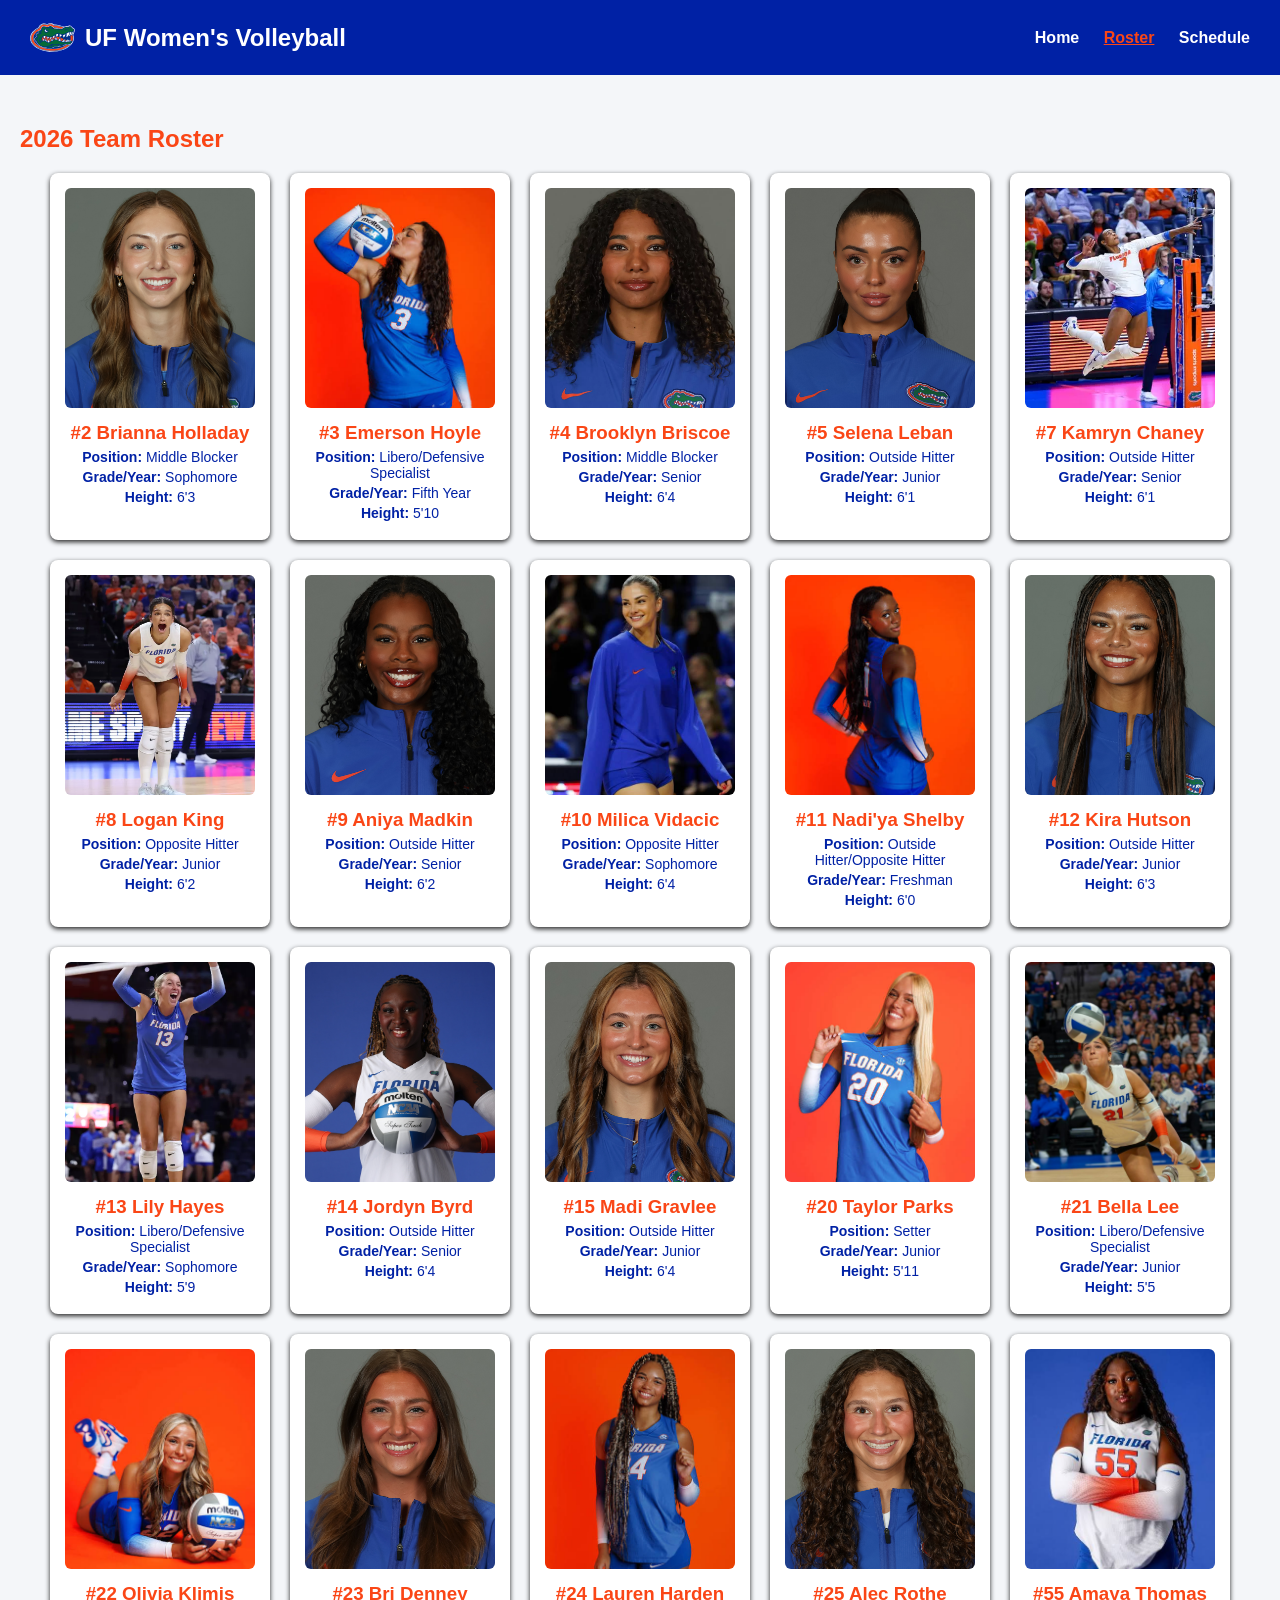
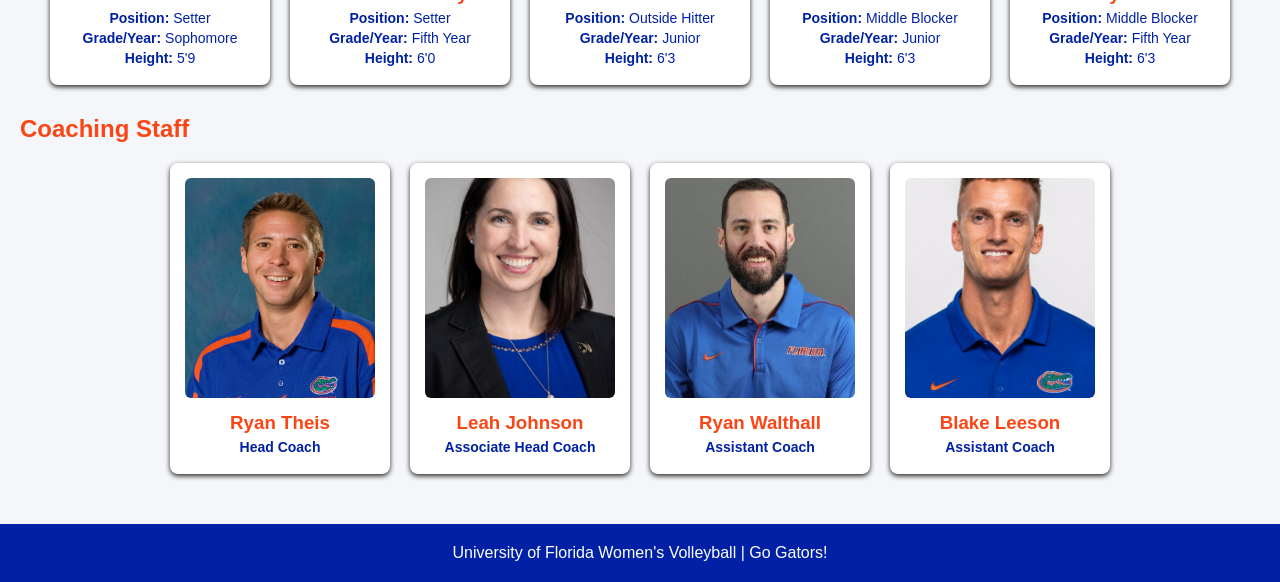
==== commit 02f9ff5e: "Make header logo and title link to homepage" ====
--- a/roster.html
+++ b/roster.html
@@ -12,8 +12,10 @@
 
   <header class="header">
     <div class="header__brand">
-      <img src="images/gator-logo.svg" alt="Florida Gators logo" class="header__logo">
-      <h1 class="header__title">UF Women's Volleyball</h1>
+      <a href="index.html" class="header__home-link">
+        <img src="images/gator-logo.svg" alt="Florida Gators logo" class="header__logo">
+        <h1 class="header__title">UF Women's Volleyball</h1>
+      </a>
     </div>
 
     <nav class="nav">
@@ -23,237 +25,237 @@
     </nav>
   </header>
 
-
-<main>
+  <main>
 
     <section class="players-section">
       <h2>2026 Team Roster</h2>
-      
-    <div class="roster-container">
-
-      <!-- Player 2 -->
-      <div class="player-card">
-        <img class="player-card__image" src="images/players/bholladay.jpg" alt="Brianna Holladay">
-        <h3>#2 Brianna Holladay</h3>
-        <p><strong>Position:</strong> Middle Blocker</p>
-        <p><strong>Grade/Year:</strong> Sophomore</p>
-        <p><strong>Height:</strong> 6'3</p>
-      </div>  
-
-      <!-- Player 3 -->
-      <div class="player-card">
-        <img class="player-card__image" src="images/players/ehoyle.jpeg" alt="Emerson Hoyle">
-        <h3>#3 Emerson Hoyle</h3>
-        <p><strong>Position:</strong> Libero/Defensive Specialist</p>
-        <p><strong>Grade/Year:</strong> Fifth Year</p>
-        <p><strong>Height:</strong> 5'10</p> 
+
+      <div class="roster-container">
+
+        <!-- Player 2 -->
+        <div class="player-card">
+          <img class="player-card__image" src="images/players/bholladay.jpg" alt="Brianna Holladay">
+          <h3>#2 Brianna Holladay</h3>
+          <p><strong>Position:</strong> Middle Blocker</p>
+          <p><strong>Grade/Year:</strong> Sophomore</p>
+          <p><strong>Height:</strong> 6'3</p>
+        </div>
+
+        <!-- Player 3 -->
+        <div class="player-card">
+          <img class="player-card__image" src="images/players/ehoyle.jpeg" alt="Emerson Hoyle">
+          <h3>#3 Emerson Hoyle</h3>
+          <p><strong>Position:</strong> Libero/Defensive Specialist</p>
+          <p><strong>Grade/Year:</strong> Fifth Year</p>
+          <p><strong>Height:</strong> 5'10</p>
+        </div>
+
+        <!-- Player 4 -->
+        <div class="player-card">
+          <img class="player-card__image" src="images/players/bbriscoe.jpg.webp" alt="Brooklyn Briscoe">
+          <h3>#4 Brooklyn Briscoe</h3>
+          <p><strong>Position:</strong> Middle Blocker</p>
+          <p><strong>Grade/Year:</strong> Senior</p>
+          <p><strong>Height:</strong> 6'4</p>
+        </div>
+
+        <!-- Player 5 -->
+        <div class="player-card">
+          <img class="player-card__image" src="images/players/sleban.jpg" alt="Selena Leban">
+          <h3>#5 Selena Leban</h3>
+          <p><strong>Position:</strong> Outside Hitter</p>
+          <p><strong>Grade/Year:</strong> Junior</p>
+          <p><strong>Height:</strong> 6'1</p>
+        </div>
+
+        <!-- Player 7 -->
+        <div class="player-card">
+          <img class="player-card__image" src="images/players/kchaney.webp" alt="Kamryn Chaney">
+          <h3>#7 Kamryn Chaney</h3>
+          <p><strong>Position:</strong> Outside Hitter</p>
+          <p><strong>Grade/Year:</strong> Senior</p>
+          <p><strong>Height:</strong> 6'1</p>
+        </div>
+
+        <!-- Player 8 -->
+        <div class="player-card">
+          <img class="player-card__image" src="images/players/lking.webp" alt="Logan King">
+          <h3>#8 Logan King</h3>
+          <p><strong>Position:</strong> Opposite Hitter</p>
+          <p><strong>Grade/Year:</strong> Junior</p>
+          <p><strong>Height:</strong> 6'2</p>
+        </div>
+
+        <!-- Player 9 -->
+        <div class="player-card">
+          <img class="player-card__image" src="images/players/amadkin.jpg" alt="Aniya Madkin">
+          <h3>#9 Aniya Madkin</h3>
+          <p><strong>Position:</strong> Outside Hitter</p>
+          <p><strong>Grade/Year:</strong> Senior</p>
+          <p><strong>Height:</strong> 6'2</p>
+        </div>
+
+        <!-- Player 10 -->
+        <div class="player-card">
+          <img class="player-card__image" src="images/players/mvidacic.jpeg" alt="Milica Vidacic">
+          <h3>#10 Milica Vidacic</h3>
+          <p><strong>Position:</strong> Opposite Hitter</p>
+          <p><strong>Grade/Year:</strong> Sophomore</p>
+          <p><strong>Height:</strong> 6'4</p>
+        </div>
+
+        <!-- Player 11 -->
+        <div class="player-card">
+          <img class="player-card__image" src="images/players/nshelby.jpeg" alt="Nadi'ya Shelby">
+          <h3>#11 Nadi'ya Shelby</h3>
+          <p><strong>Position:</strong> Outside Hitter/Opposite Hitter</p>
+          <p><strong>Grade/Year:</strong> Freshman</p>
+          <p><strong>Height:</strong> 6'0</p>
+        </div>
+
+        <!-- Player 12 -->
+        <div class="player-card">
+          <img class="player-card__image" src="images/players/khutson.jpg" alt="Kira Hutson">
+          <h3>#12 Kira Hutson</h3>
+          <p><strong>Position:</strong> Outside Hitter</p>
+          <p><strong>Grade/Year:</strong> Junior</p>
+          <p><strong>Height:</strong> 6'3</p>
+        </div>
+
+        <!-- Player 13 -->
+        <div class="player-card">
+          <img class="player-card__image" src="images/players/lhayes.webp" alt="Lily Hayes">
+          <h3>#13 Lily Hayes</h3>
+          <p><strong>Position:</strong> Libero/Defensive Specialist</p>
+          <p><strong>Grade/Year:</strong> Sophomore</p>
+          <p><strong>Height:</strong> 5'9</p>
+        </div>
+
+        <!-- Player 14 -->
+        <div class="player-card">
+          <img class="player-card__image" src="images/players/jbyrd.jpg" alt="Jordyn Byrd posing">
+          <h3>#14 Jordyn Byrd</h3>
+          <p><strong>Position:</strong> Outside Hitter</p>
+          <p><strong>Grade/Year:</strong> Senior</p>
+          <p><strong>Height:</strong> 6'4</p>
+        </div>
+
+        <!-- Player 15 -->
+        <div class="player-card">
+          <img class="player-card__image" src="images/players/mgravlee.jpg" alt="Madi Gravlee">
+          <h3>#15 Madi Gravlee</h3>
+          <p><strong>Position:</strong> Outside Hitter</p>
+          <p><strong>Grade/Year:</strong> Junior</p>
+          <p><strong>Height:</strong> 6'4</p>
+        </div>
+
+        <!-- Player 20 -->
+        <div class="player-card">
+          <img class="player-card__image" src="images/players/tparks.jpeg" alt="Taylor Parks">
+          <h3>#20 Taylor Parks</h3>
+          <p><strong>Position:</strong> Setter</p>
+          <p><strong>Grade/Year:</strong> Junior</p>
+          <p><strong>Height:</strong> 5'11</p>
+        </div>
+
+        <!-- Player 21 -->
+        <div class="player-card">
+          <img class="player-card__image" src="images/players/blee.jpg" alt="Bella Lee">
+          <h3>#21 Bella Lee</h3>
+          <p><strong>Position:</strong> Libero/Defensive Specialist</p>
+          <p><strong>Grade/Year:</strong> Junior</p>
+          <p><strong>Height:</strong> 5'5</p>
+        </div>
+
+        <!-- Player 22 -->
+        <div class="player-card">
+          <img class="player-card__image" src="images/players/oklimis.jpeg" alt="Olivia Klimis">
+          <h3>#22 Olivia Klimis</h3>
+          <p><strong>Position:</strong> Setter</p>
+          <p><strong>Grade/Year:</strong> Sophomore</p>
+          <p><strong>Height:</strong> 5'9</p>
+        </div>
+
+        <!-- Player 23 -->
+        <div class="player-card">
+          <img class="player-card__image" src="images/players/bdenney.jpg" alt="Bri Denney">
+          <h3>#23 Bri Denney</h3>
+          <p><strong>Position:</strong> Setter</p>
+          <p><strong>Grade/Year:</strong> Fifth Year</p>
+          <p><strong>Height:</strong> 6'0</p>
+        </div>
+
+        <!-- Player 24 -->
+        <div class="player-card">
+          <img class="player-card__image" src="images/players/lharden.jpeg" alt="Lauren Harden">
+          <h3>#24 Lauren Harden</h3>
+          <p><strong>Position:</strong> Outside Hitter</p>
+          <p><strong>Grade/Year:</strong> Junior</p>
+          <p><strong>Height:</strong> 6'3</p>
+        </div>
+
+        <!-- Player 25 -->
+        <div class="player-card">
+          <img class="player-card__image" src="images/players/arothe.jpg" alt="Alec Rothe">
+          <h3>#25 Alec Rothe</h3>
+          <p><strong>Position:</strong> Middle Blocker</p>
+          <p><strong>Grade/Year:</strong> Junior</p>
+          <p><strong>Height:</strong> 6'3</p>
+        </div>
+
+        <!-- Player 55 -->
+        <div class="player-card">
+          <img class="player-card__image" src="images/players/athomas.jpeg" alt="Amaya Thomas">
+          <h3>#55 Amaya Thomas</h3>
+          <p><strong>Position:</strong> Middle Blocker</p>
+          <p><strong>Grade/Year:</strong> Fifth Year</p>
+          <p><strong>Height:</strong> 6'3</p>
+        </div>
+
       </div>
-
-      <!-- Player 4 -->
-      <div class="player-card">
-        <img class="player-card__image" src="images/players/bbriscoe.jpg.webp" alt="Brooklyn Briscoe">
-        <h3>#4 Brooklyn Briscoe</h3>
-        <p><strong>Position:</strong> Middle Blocker</p>
-        <p><strong>Grade/Year:</strong> Senior</p>
-        <p><strong>Height:</strong> 6'4</p>
+    </section>
+
+    <!-- Coaching Staff Section -->
+    <section class="coaches-section">
+      <h2>Coaching Staff</h2>
+
+      <div class="coaches-container">
+
+        <div class="coaches-card">
+          <img class="coaches-card__image" src="images/coaches/ryan_theis.jpg" alt="Ryan Theis">
+          <h3>Ryan Theis</h3>
+          <p><strong>Head Coach</strong></p>
+        </div>
+
+        <div class="coaches-card">
+          <img class="coaches-card__image" src="images/coaches/leah_johnson.png" alt="Leah Johnson">
+          <h3>Leah Johnson</h3>
+          <p><strong>Associate Head Coach</strong></p>
+        </div>
+
+        <div class="coaches-card">
+          <img class="coaches-card__image" src="images/coaches/ryan_w.jpeg" alt="Ryan Walthall">
+          <h3>Ryan Walthall</h3>
+          <p><strong>Assistant Coach</strong></p>
+        </div>
+
+        <div class="coaches-card">
+          <img class="coaches-card__image" src="images/coaches/blake_lee.jpeg" alt="Blake Leeson">
+          <h3>Blake Leeson</h3>
+          <p><strong>Assistant Coach</strong></p>
+        </div>
+
       </div>
-
-      <!-- Player 5 -->
-      <div class="player-card">
-        <img class="player-card__image" src="images/players/sleban.jpg" alt="Selena Leban">
-        <h3>#5 Selena Leban</h3>
-        <p><strong>Position:</strong> Outside Hitter</p>
-        <p><strong>Grade/Year:</strong> Junior</p>
-        <p><strong>Height:</strong> 6'1</p>
-      </div>
-
-      <!-- Player 7 -->
-      <div class="player-card">
-        <img class="player-card__image" src="images/players/kchaney.webp" alt="Kamryn Chaney">
-        <h3>#7 Kamryn Chaney</h3>
-        <p><strong>Position:</strong> Outside Hitter</p>
-        <p><strong>Grade/Year:</strong> Senior</p>
-        <p><strong>Height:</strong> 6'1</p>
-      </div>
-
-      <!-- Player 8 -->
-      <div class="player-card">
-        <img class="player-card__image" src="images/players/lking.webp" alt="Logan King">
-        <h3>#8 Logan King</h3>
-        <p><strong>Position:</strong> Opposite Hitter</p>
-        <p><strong>Grade/Year:</strong> Junior</p>
-        <p><strong>Height:</strong> 6'2</p>
-      </div>
-
-      <!-- Player 9 -->
-      <div class="player-card">
-        <img class="player-card__image" src="images/players/amadkin.jpg" alt="Aniya Madkin">
-        <h3>#9 Aniya Madkin</h3>
-        <p><strong>Position:</strong> Outside Hitter</p>
-        <p><strong>Grade/Year:</strong> Senior</p>
-        <p><strong>Height:</strong> 6'2</p>
-      </div>
-
-      <!-- Player 10 -->
-      <div class="player-card">
-        <img class="player-card__image" src="images/players/mvidacic.jpeg" alt="Milica Vidacic">
-        <h3>#10 Milica Vidacic</h3>
-        <p><strong>Position:</strong> Opposite Hitter</p>
-        <p><strong>Grade/Year:</strong> Sophomore</p>
-        <p><strong>Height:</strong> 6'4</p>
-      </div>
-
-      <!-- Player 11 -->
-      <div class="player-card">
-        <img class="player-card__image" src="images/players/nshelby.jpeg" alt="Nadi'ya Shelby">
-        <h3>#11 Nadi'ya Shelby</h3>
-        <p><strong>Position:</strong> Outside Hitter/Opposite Hitter</p>
-        <p><strong>Grade/Year:</strong> Freshman</p>
-        <p><strong>Height:</strong> 6'0</p>
-      </div>
-
-      <!-- Player 12 -->
-      <div class="player-card">
-        <img class="player-card__image" src="images/players/khutson.jpg" alt="Kira Hutson">
-        <h3>#12 Kira Hutson</h3>
-        <p><strong>Position:</strong> Outside Hitter</p>
-        <p><strong>Grade/Year:</strong> Junior</p>
-        <p><strong>Height:</strong> 6'3</p>
-      </div>
-
-      <!-- Player 13 -->
-      <div class="player-card">
-        <img class="player-card__image" src="images/players/lhayes.webp" alt="Lily Hayes">
-        <h3>#13 Lily Hayes</h3>
-        <p><strong>Position:</strong> Libero/Defensive Specialist</p>
-        <p><strong>Grade/Year:</strong> Sophomore</p>
-        <p><strong>Height:</strong> 5'9</p>
-      </div>
-
-      <!-- Player 14 -->
-      <div class="player-card">
-        <img class="player-card__image" src="images/players/jbyrd.jpg" alt="Jordyn Byrd posing">
-        <h3>#14 Jordyn Byrd</h3>
-        <p><strong>Position:</strong> Outside Hitter</p>
-        <p><strong>Grade/Year:</strong> Senior</p>
-        <p><strong>Height:</strong> 6'4</p>
-      </div>
-
-      <!-- Player 15 -->
-      <div class="player-card">
-        <img class="player-card__image" src="images/players/mgravlee.jpg" alt="Madi Gravlee">
-        <h3>#15 Madi Gravlee</h3>
-        <p><strong>Position:</strong> Outside Hitter</p>
-        <p><strong>Grade/Year:</strong> Junior</p>
-        <p><strong>Height:</strong> 6'4</p>
-      </div>
-
-      <!-- Player 20 -->
-      <div class="player-card">
-        <img class="player-card__image" src="images/players/tparks.jpeg" alt="Taylor Parks">
-        <h3>#20 Taylor Parks</h3>
-        <p><strong>Position:</strong> Setter</p>
-        <p><strong>Grade/Year:</strong> Junior</p>
-        <p><strong>Height:</strong> 5'11</p>
-      </div>
-
-      <!-- Player 21 -->
-      <div class="player-card">
-        <img class="player-card__image" src="images/players/blee.jpg" alt="Bella Lee">
-        <h3>#21 Bella Lee</h3>
-        <p><strong>Position:</strong> Libero/Defensive Specialist</p>
-        <p><strong>Grade/Year:</strong> Junior</p>
-        <p><strong>Height:</strong> 5'5</p>
-      </div>
-
-      <!-- Player 22 -->
-      <div class="player-card">
-        <img class="player-card__image" src="images/players/oklimis.jpeg" alt="Olivia Klimis">
-        <h3>#22 Olivia Klimis</h3>
-        <p><strong>Position:</strong> Setter</p>
-        <p><strong>Grade/Year:</strong> Sophomore</p>
-        <p><strong>Height:</strong> 5'9</p>
-      </div>
-
-      <!-- Player 23 -->
-      <div class="player-card">
-        <img class="player-card__image" src="images/players/bdenney.jpg" alt="Bri Denney">
-        <h3>#23 Bri Denney</h3>
-        <p><strong>Position:</strong> Setter</p>
-        <p><strong>Grade/Year:</strong> Fifth Year</p>
-        <p><strong>Height:</strong> 6'0</p>
-      </div>
-
-      <!-- Player 24 -->
-      <div class="player-card">
-        <img class="player-card__image" src="images/players/lharden.jpeg" alt="Lauren Harden">
-        <h3>#24 Lauren Harden</h3>
-        <p><strong>Position:</strong> Outside Hitter</p>
-        <p><strong>Grade/Year:</strong> Junior</p>
-        <p><strong>Height:</strong> 6'3</p>
-      </div>
-
-      <!-- Player 25 -->
-      <div class="player-card">
-        <img class="player-card__image" src="images/players/arothe.jpg" alt="Alec Rothe">
-        <h3>#25 Alec Rothe</h3>
-        <p><strong>Position:</strong> Middle Blocker</p>
-        <p><strong>Grade/Year:</strong> Junior</p>
-        <p><strong>Height:</strong> 6'3</p>
-      </div>
-
-      <!-- Player 55 -->
-      <div class="player-card">
-        <img class="player-card__image" src="images/players/athomas.jpeg" alt="Amaya Thomas">
-        <h3>#55 Amaya Thomas</h3>
-        <p><strong>Position:</strong> Middle Blocker</p>
-        <p><strong>Grade/Year:</strong> Fifth Year</p>
-        <p><strong>Height:</strong> 6'3</p>
-      </div>
-
-    </div>
-  </section>
-
-<!-- Coaching Staff Section -->
- <section class="coaches-section">
-  <h2>Coaching Staff</h2>
-    
-  <div class="coaches-container"> 
-
-      <div class="coaches-card">
-        <img class="coaches-card__image" src="images/coaches/ryan_theis.jpg" alt="Ryan Theis">
-        <h3>Ryan Theis</h3>
-        <p><strong>Head Coach</strong></p>
-      </div>
-
-      <div class="coaches-card">
-        <img class="coaches-card__image" src="images/coaches/leah_johnson.png" alt="Leah Johnson">
-        <h3>Leah Johnson</h3>
-        <p><strong>Associate Head Coach</strong></p>
-      </div>
-
-       <div class="coaches-card">
-        <img class="coaches-card__image" src="images/coaches/ryan_w.jpeg" alt="Ryan Walthall">
-        <h3>Ryan Walthall</h3>
-        <p><strong>Assistant Coach</strong></p>
-      </div>
-
-       <div class="coaches-card">
-        <img class="coaches-card__image" src="images/coaches/blake_lee.jpeg" alt="Blake Leeson">
-        <h3>Blake Leeson</h3>
-        <p><strong>Assistant Coach</strong></p>
-      </div>
-
-    </div>
-  </section>
-
-</main>
+    </section>
+
+  </main>
 
   <footer class="footer">
-        <p class="footer__text">
-            University of Florida Women's Volleyball | Go Gators!
-        </p>
+    <p class="footer__text">
+      University of Florida Women's Volleyball | Go Gators!
+    </p>
   </footer>
 
 </body>
+
 </html>
--- a/style.css
+++ b/style.css
@@ -8,11 +8,13 @@
 
 /* Header & Top-Right Navigation (Flexbox) */
 header {
-  background-color: #0021a5; /* Blue from UF's website */
+  background-color: #0021a5;
+  /* Blue from UF's website */
   color: white;
   padding: 15px 30px;
   display: flex;
-  justify-content: space-between; /* Pushes title left, nav right */
+  justify-content: space-between;
+  /* Pushes title left, nav right */
   align-items: center;
 }
 
@@ -30,7 +32,8 @@
 
 nav a:hover,
 nav a.active {
-  color: #fa4616; /* changed from golden to UF's orange */
+  color: #fa4616;
+  /* changed from golden to UF's orange */
   text-decoration: underline;
 }
 
@@ -58,7 +61,9 @@
 
 /* Roster Page Heading */
 .roster-page h2 {
-  color: #fa4616 /* UF's orange */;
+  color: #fa4616
+    /* UF's orange */
+  ;
 }
 
 /* Roster Page Width */
@@ -70,7 +75,7 @@
 .roster-container,
 .coaches-container {
   display: flex;
-  flex-wrap: wrap; 
+  flex-wrap: wrap;
   justify-content: center;
   gap: 20px;
 }
@@ -78,6 +83,10 @@
 /* Coaching Staff Section */
 .coaches-section {
   margin-top: 30px;
+}
+
+h2 {
+  color: #fa4616;
 }
 
 /* Player and Coach Cards */
@@ -97,7 +106,8 @@
 .coaches-card img {
   width: 100%;
   height: 220px;
-  object-fit: cover; /* Crops photos cleanly without stretching */
+  object-fit: cover;
+  /* Crops photos cleanly without stretching */
   border-radius: 6px;
 }
 
@@ -138,6 +148,7 @@
     opacity: 0;
     transform: translateX(-20px);
   }
+
   to {
     opacity: 1;
     transform: translateX(0);
@@ -162,7 +173,7 @@
 }
 
 .schedule__heading {
-  background-color: #0275ff;
+  background-color: #0021a5;
   color: white;
 }
 
@@ -187,7 +198,22 @@
 }
 
 .schedule__badge--upcoming {
-  background-color: #fa4616;
+  background-color: #c2410c;
+}
+
+.schedule__badge--home {
+  background-color: #0021a5;
+}
+
+.schedule__badge--away {
+  background-color: #6b7280;
+}
+
+.schedule__badge--home,
+.schedule__badge--away {
+  display: block;
+  width: fit-content;
+  margin-top: 4px;
 }
 
 .schedule__row--upcoming {
@@ -196,6 +222,100 @@
   font-weight: bold;
 }
 
+/* Schedule Page Layout (keeps footer at the bottom) */
+.schedule-page {
+  min-height: 100vh;
+  display: flex;
+  flex-direction: column;
+}
+
+.schedule-page main {
+  flex: 1;
+  width: 100%;
+  box-sizing: border-box;
+}
+
+/* Schedule Photo Banner */
+.schedule-banner {
+  margin: 0 0 24px;
+  border-radius: 8px;
+  overflow: hidden;
+}
+
+.schedule-banner__image {
+  display: block;
+  width: 100%;
+  max-width: 100%;
+  height: 300px;
+  object-fit: cover;
+  object-position: center 25%;
+}
+
+.schedule-banner__caption {
+  background-color: #0021a5;
+  color: white;
+  font-size: 13px;
+  text-align: right;
+  padding: 8px 15px;
+}
+
+/* Next Match Card */
+.next-match {
+  background-color: #0021a5;
+  color: white;
+  border-left: 6px solid #fa4616;
+  border-radius: 8px;
+  padding: 20px 24px;
+  margin-bottom: 24px;
+}
+
+.next-match__label {
+  margin: 0 0 12px;
+  font-size: 13px;
+  letter-spacing: 1px;
+  text-transform: uppercase;
+  color: #ffb703;
+}
+
+.next-match__content {
+  display: flex;
+  justify-content: space-between;
+  align-items: center;
+  flex-wrap: wrap;
+  gap: 16px;
+}
+
+.next-match__teams {
+  display: flex;
+  align-items: center;
+  gap: 12px;
+}
+
+.next-match__logo {
+  width: 48px;
+  height: 48px;
+}
+
+.next-match__team {
+  font-size: 22px;
+  font-weight: bold;
+}
+
+.next-match__vs {
+  font-size: 14px;
+  color: #b5d4f4;
+}
+
+.next-match__date {
+  margin: 0;
+  font-weight: bold;
+}
+
+.next-match__place {
+  margin: 4px 0 0;
+  font-size: 14px;
+  color: #dbe4ff;
+}
 
 .schedule__logo {
   width: 80px;
@@ -203,16 +323,27 @@
   vertical-align: middle;
   margin-right: 8px;
 }
+
 @media screen and (max-width: 600px) {
+
   .schedule__heading,
   .schedule__cell {
     padding: 8px;
     font-size: 14px;
   }
-  
+
   .schedule {
     display: block;
     overflow-x: auto;
+  }
+
+  .schedule__logo {
+    width: 40px;
+    height: 40px;
+  }
+
+  .schedule-banner__image {
+    height: 200px;
   }
 }
 
@@ -368,7 +499,7 @@
     padding: 60px 20px;
   }
 }
- 
+
 /* Mobile Responsive Styles */
 @media (max-width: 480px) {
   .explore__container {
@@ -410,6 +541,7 @@
     transition: none;
   }
 }
+
 /* Homepage Hero Image */
 .hero {
   padding: 25px 0 40px;
@@ -456,29 +588,30 @@
   padding: 10px 15px;
   border-radius: 0 0 8px 8px;
 }
+
 /* Header Logo Alignment */
 .header {
-    display: flex;
-    justify-content: space-between;
-    align-items: center;
+  display: flex;
+  justify-content: space-between;
+  align-items: center;
 }
 
 .header__brand {
-    display: flex;
-    align-items: center;
-    gap: 12px;
+  display: flex;
+  align-items: center;
+  gap: 12px;
 }
 
 .header__logo {
-    width: 45px;
-    height: 45px;
-    object-fit: contain;
-    flex-shrink: 0;
+  width: 45px;
+  height: 45px;
+  object-fit: contain;
+  flex-shrink: 0;
 }
 
 .header__title {
-    font-size: 24px;
-    margin: 0;
+  font-size: 24px;
+  margin: 0;
 }
 
 /* Volleyball Stats Section */
@@ -530,3 +663,25 @@
     font-size: 12px;
   }
 }
+
+/* Clickable homepage header */
+.header__home-link {
+  display: flex;
+  align-items: center;
+  gap: 10px;
+  text-decoration: none;
+  color: inherit;
+}
+
+.header__home-link .header__logo {
+  width: 45px;
+  height: 45px;
+  flex-shrink: 0;
+  object-fit: contain;
+}
+
+.header__home-link .header__title {
+  margin: 0;
+  color: white;
+  text-decoration: none;
+}
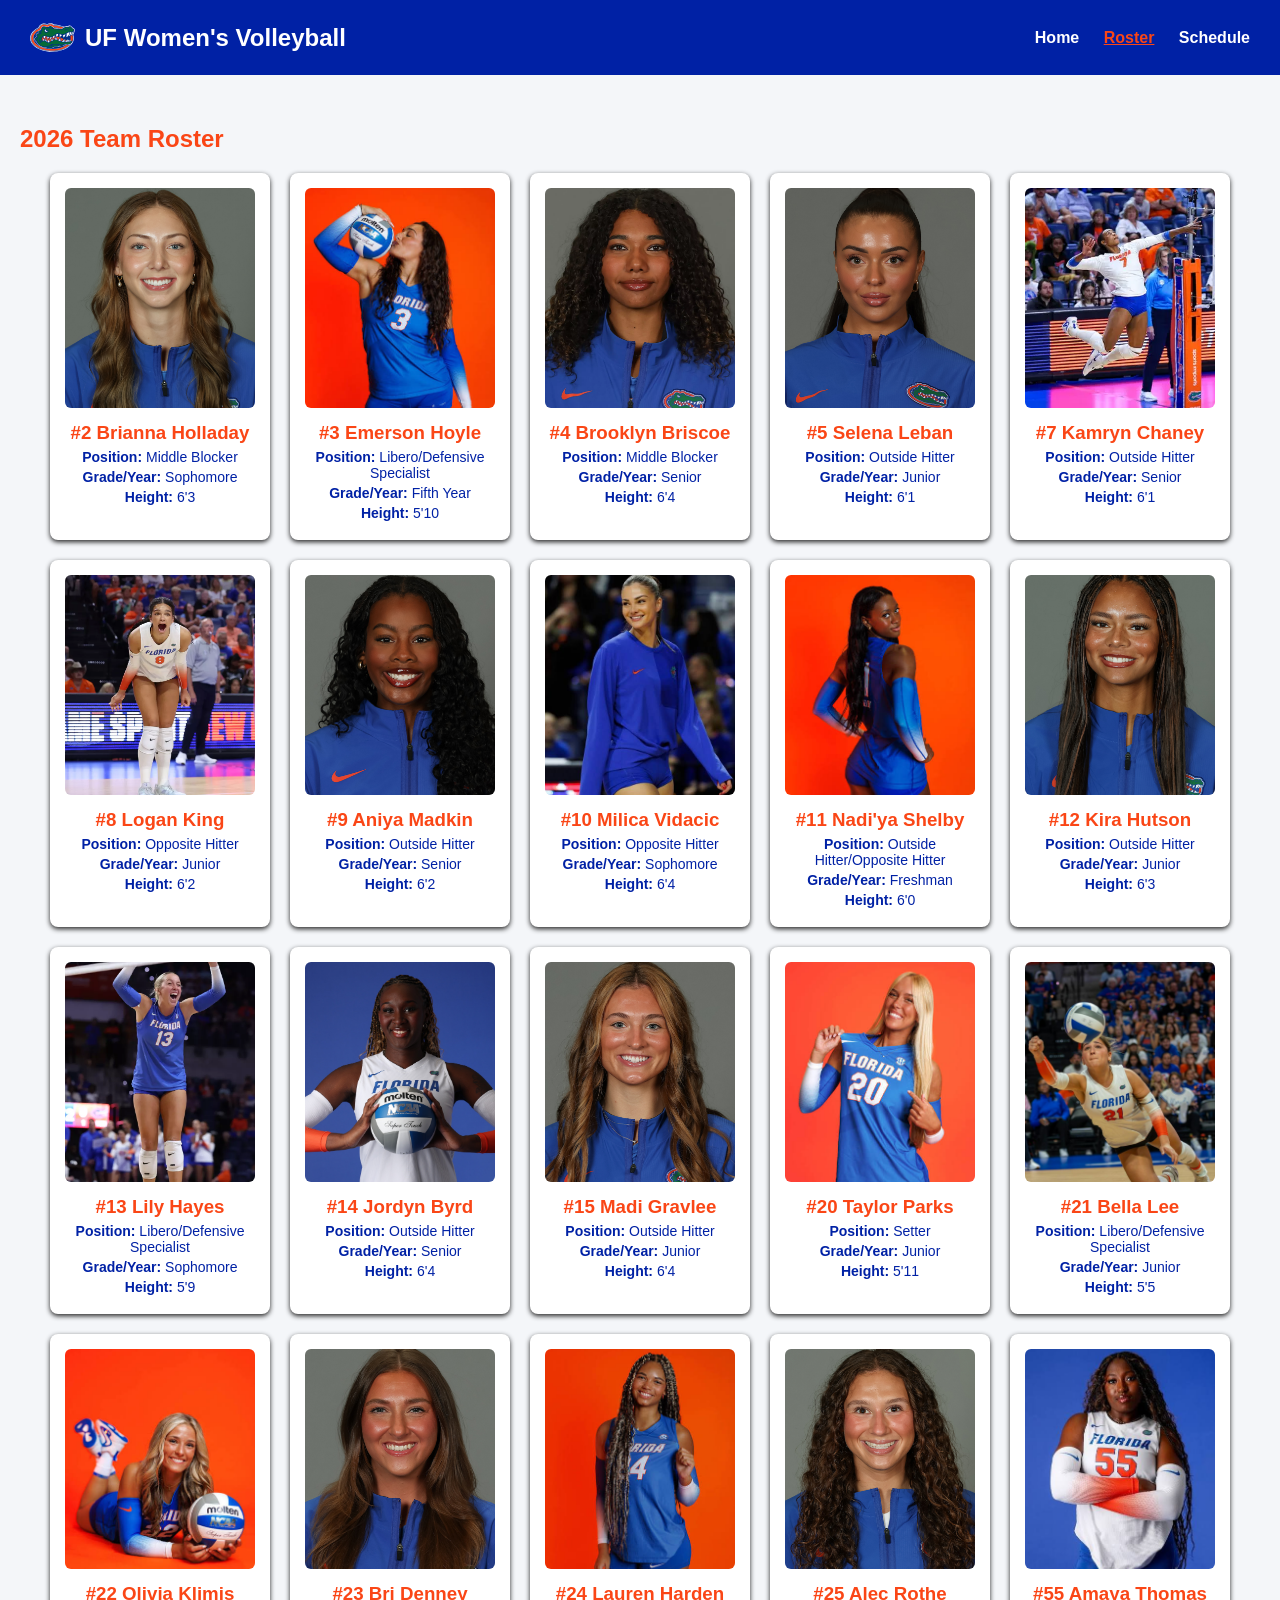
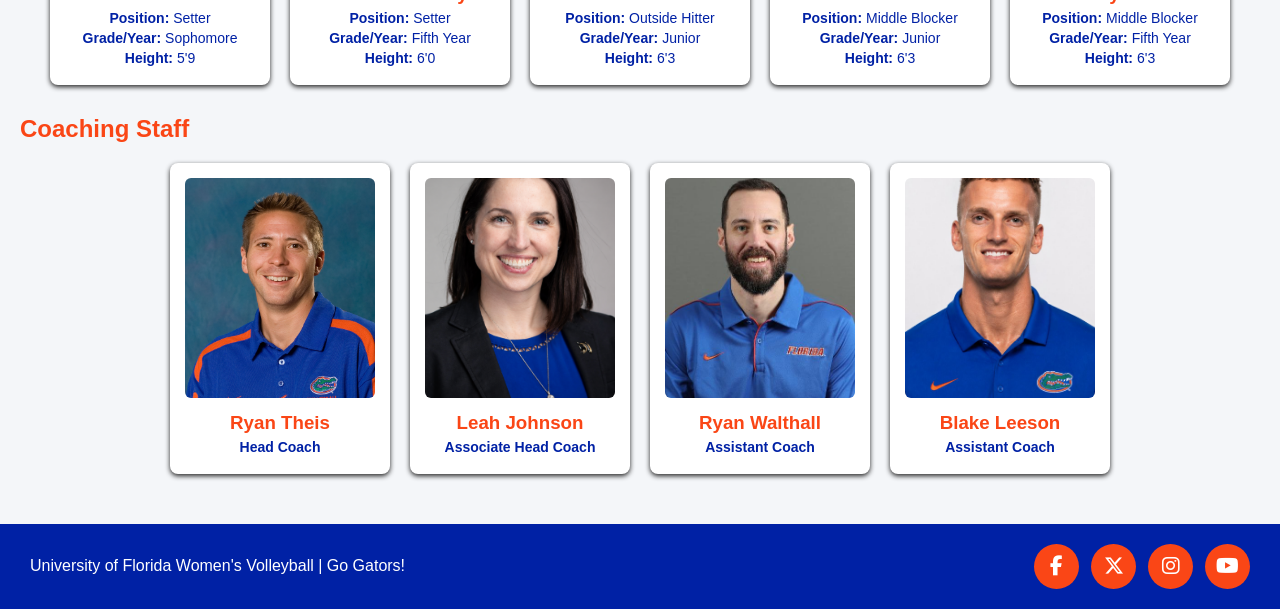
==== commit 698e0ee3: "Add social media icons to website footer" ====
--- a/roster.html
+++ b/roster.html
@@ -6,6 +6,7 @@
   <meta name="viewport" content="width=device-width, initial-scale=1.0">
   <title>Team Roster | Volleyball</title>
   <link rel="stylesheet" href="style.css">
+  <link rel="stylesheet" href="https://cdnjs.cloudflare.com/ajax/libs/font-awesome/6.7.2/css/all.min.css">
 </head>
 
 <body class="roster-page">
@@ -250,12 +251,36 @@
 
   </main>
 
+
   <footer class="footer">
     <p class="footer__text">
       University of Florida Women's Volleyball | Go Gators!
     </p>
+
+    <div class="footer__socials">
+      <a href="https://www.facebook.com/GatorsVB/" class="footer__social-link"
+        aria-label="Florida Gators Volleyball Facebook" target="_blank" rel="noopener noreferrer">
+        <i class="fa-brands fa-facebook-f"></i>
+      </a>
+
+      <a href="https://x.com/GatorsVB" class="footer__social-link" aria-label="Florida Gators Volleyball X"
+        target="_blank" rel="noopener noreferrer">
+        <i class="fa-brands fa-x-twitter"></i>
+      </a>
+
+      <a href="https://www.instagram.com/gatorsvb/?hl=en" class="footer__social-link"
+        aria-label="Florida Gators Volleyball Instagram" target="_blank" rel="noopener noreferrer">
+        <i class="fa-brands fa-instagram"></i>
+      </a>
+
+      <a href="https://www.youtube.com/c/FloridaGators" class="footer__social-link" aria-label="Florida Gators YouTube"
+        target="_blank" rel="noopener noreferrer">
+        <i class="fa-brands fa-youtube"></i>
+      </a>
+    </div>
   </footer>
 
+
 </body>
 
 </html>
--- a/style.css
+++ b/style.css
@@ -447,16 +447,68 @@
   color: #fa4616;
 }
 
+
 /* Footer */
 .footer {
   background-color: #0021a5;
   color: white;
-  text-align: center;
-  padding: 20px;
+  padding: 20px 30px;
+  display: flex;
+  justify-content: space-between;
+  align-items: center;
+  gap: 20px;
 }
 
 .footer__text {
   margin: 0;
+  text-align: left;
+}
+
+.footer__socials {
+  display: flex;
+  align-items: center;
+  gap: 12px;
+}
+
+.footer__social-link {
+  display: flex;
+  align-items: center;
+  justify-content: center;
+  width: 45px;
+  height: 45px;
+  background-color: #fa4616;
+  color: white;
+  border-radius: 50%;
+  text-decoration: none;
+  font-size: 20px;
+  transition: transform 0.3s ease;
+}
+
+.footer__social-link:hover {
+  transform: scale(1.1);
+}
+
+.footer__social-link:focus-visible {
+  outline: 3px solid white;
+  outline-offset: 3px;
+}
+
+/* Mobile Footer */
+@media (max-width: 600px) {
+  .footer {
+    flex-direction: column;
+    text-align: center;
+  }
+
+  .footer__text {
+    text-align: center;
+  }
+}
+
+@media (prefers-reduced-motion: reduce) {
+  .footer__social-link {
+    transition: none;
+  }
 }
 
 /* Homepage Animation */
@@ -684,4 +736,4 @@
   margin: 0;
   color: white;
   text-decoration: none;
-}
+}
